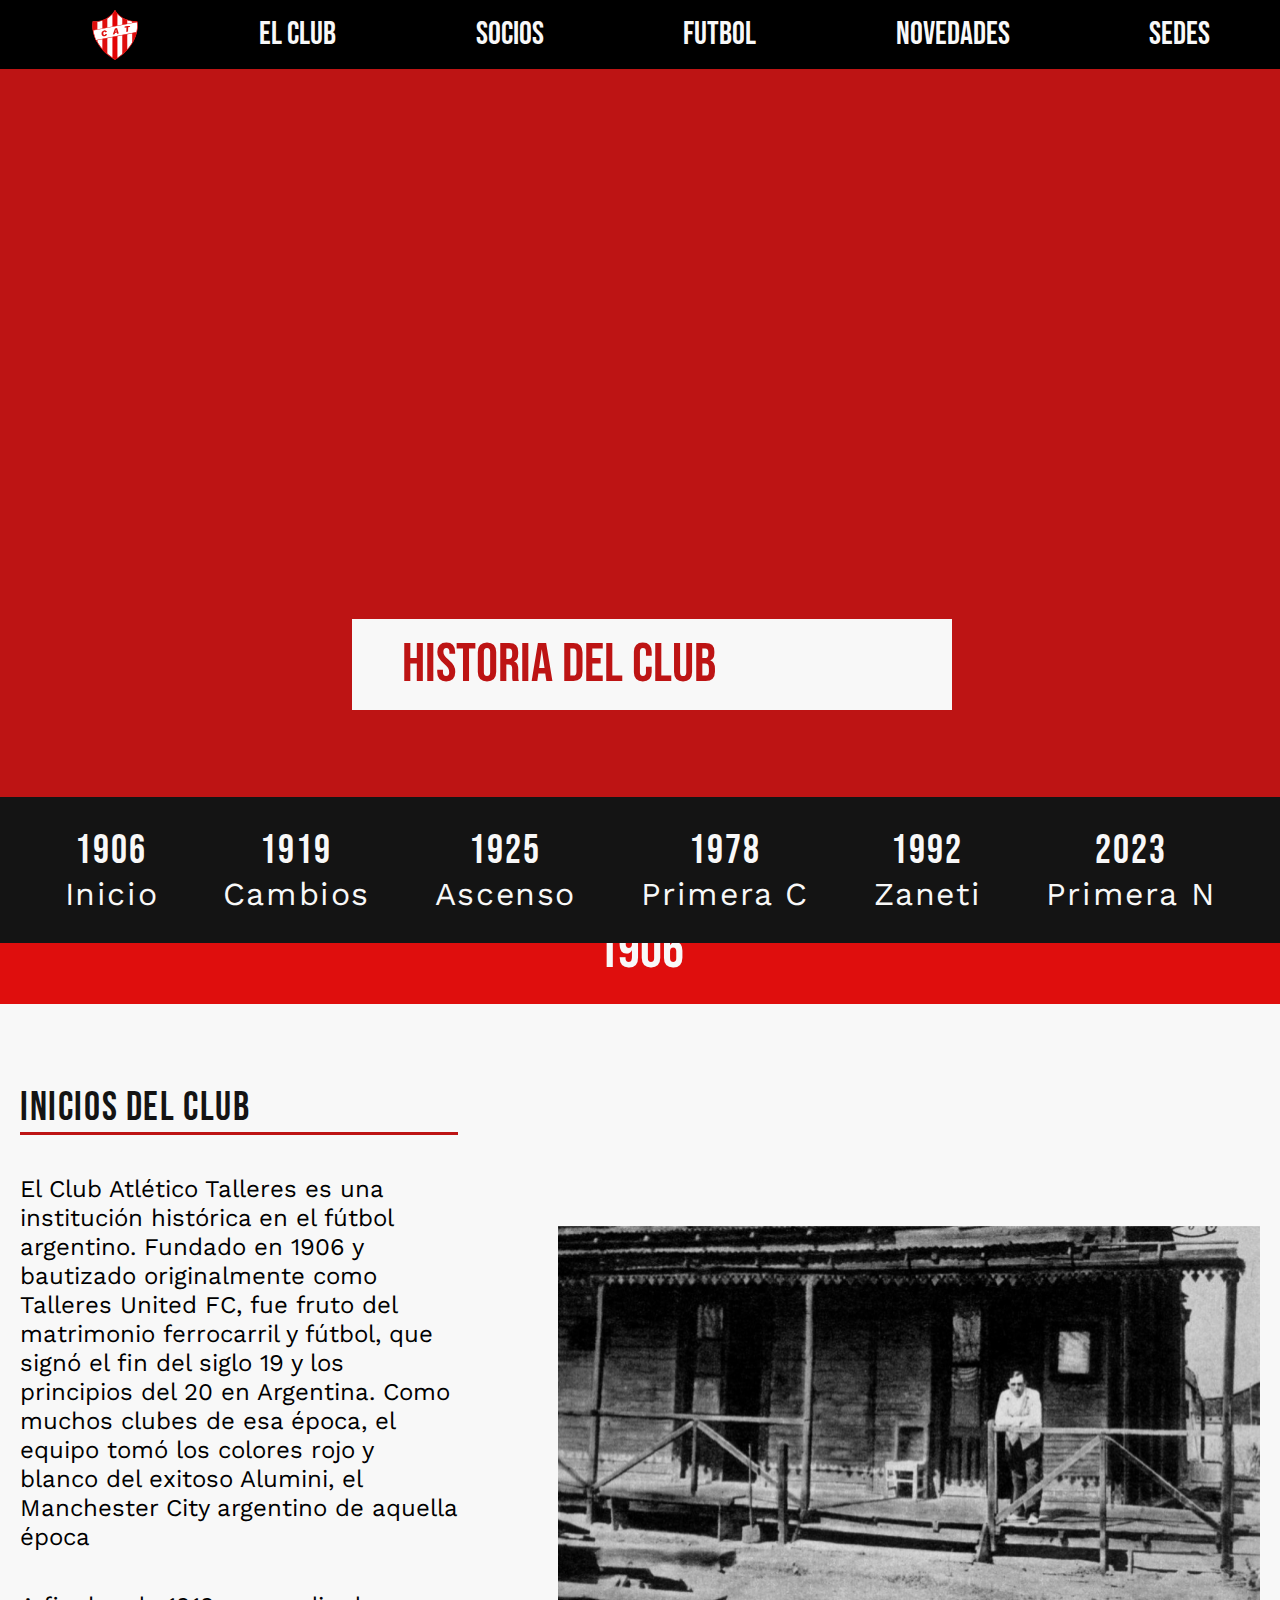
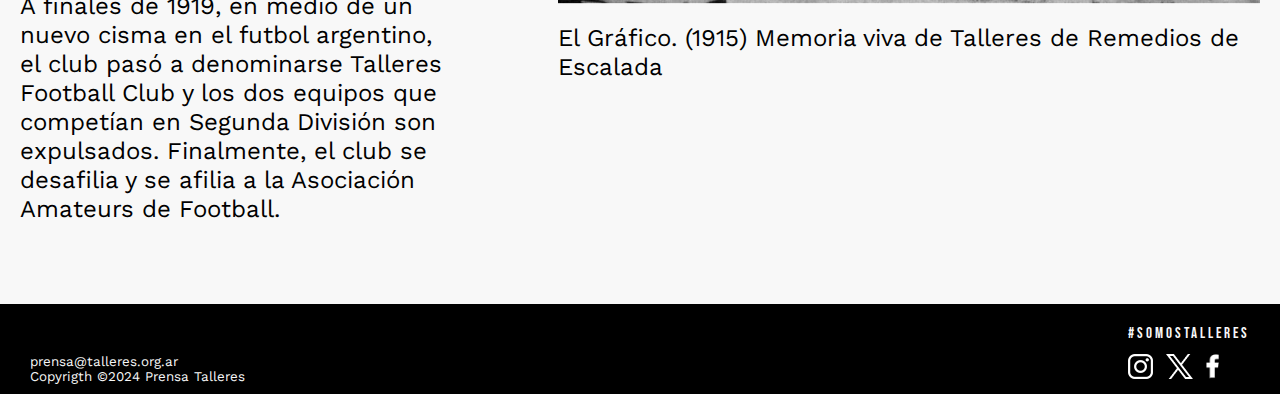
==== historia.html @ f4f29c7f "arreglos" ====
<!DOCTYPE html>
<html lang="es">

<head>

    <link rel="stylesheet" href="style.css">


    <meta charset="UTF-8">
    <meta name="viewport" content="width=device-width, initial-scale=1.0">
    <title>historia</title>
</head>

<body>
    <header>
        <nav>
            <ul class="menu-horizontal">
                <a href="index.html" class="logo-talleres"><img src="grupo1-img/escudos/escudo-talleres.svg"
                        alt="escudo" width="50px" height="50px"></a>
                <li><a href="#">El club</a>
                    <ul class="menu-vertical">
                        <li><a href="historia.html">Historia</a></li>
                        <li><a href="#">Autoridades</a></li>
                        <li><a href="#">Normativas</a></li>
                    </ul>
                </li>
                <li><a href="#">Socios</a>
                    <ul class="menu-vertical">
                        <li><a href="socios.html">Cuotas</a></li>
                        <li><a href="#">Hacete Socio</a></li>
                        <li><a href="#">Entradas</a></li>
                    </ul>
                </li>
                <li><a href="#">Futbol</a>
                    <ul class="menu-vertical">
                        <li><a href="#">Torneos</a></li>
                        <li><a href="#">Pruebas</a></li>
                        <li><a href="#">Divisiones</a></li>
                    </ul>
                </li>
                <li><a href="#">Novedades</a>
                    <ul class="menu-vertical">
                        <li><a href="noticias.html">Noticias</a></li>
                        <li><a href="#">Eventos</a></li>
                        <li><a href="#">Solidadrio</a></li>
                    </ul>
                </li>
                <li><a href="#">Sedes</a>
                    <ul class="menu-vertical">
                        <li><a href="#">Predios</a></li>
                        <li><a href="#">Estadios</a></li>
                        <li><a href="#">Natatorios</a></li>
                    </ul>
                </li>
            </ul>
        </nav>
    </header>
    <main>
        <section class="historia">
            <div class="video-contenedor">
                <video src="./grupo1-img/html-historia/video-historia.mp4" muted loop type="video/mp4" width="1300px"
                    height="750px"> </video>
            </div>
            <h2>Historia del club</h2>
            <ol class="fechas">
                <li>
                    <a href="#foto-historia">1906</a>
                    <p>Inicio</p>
                </li>
                <li>
                    <a href="historia.html">1919</a>
                    <p>Cambios</p>
                </li>
                <li>
                    <a href="historia.html">1925</a>
                    <p>Ascenso</p>
                </li>
                <li>
                    <a href="historia.html">1978</a>
                    <p>Primera C</p>
                </li>
                <li>
                    <a href="historia.html">1992</a>
                    <p>Zaneti</p>
                </li>
                <li> 
                    <a href="historia.html">2023</a>
                    <p>Primera N</p>
                </li>
            </ol>

        </section>
        <div class="num-fecha">
            <h2 class=>1906</h2>
        </div>
        <section class="historia1906">
            <div class="historia-2">
                <article class="tit-historia">
                    <h3>inicios del club</h3>
                    <p>
                        El Club Atlético Talleres es una institución histórica en el fútbol argentino. Fundado en 1906 y
                        bautizado originalmente como Talleres United FC, fue fruto del matrimonio ferrocarril y fútbol,
                        que
                        signó el fin del siglo 19 y los principios del 20 en Argentina.
                        Como muchos clubes de esa época, el equipo tomó los colores rojo y blanco del exitoso Alumini,
                        el
                        Manchester City argentino de aquella época
                    </p>
                    <p>
                        A finales de 1919, en medio de un nuevo cisma en el futbol argentino, el club pasó a denominarse
                        Talleres Football Club y los dos equipos que competían en Segunda División son expulsados.
                        Finalmente, el club se desafilia y se afilia a la Asociación Amateurs de Football.
                    </p>
                </article>
                <div id="foto-historia">
                    <img src="grupo1-img/html-historia/historia-estacion.jpg" alt="1906" width="702" height="378px">
                    <p>El Gráfico. (1915) Memoria viva de Talleres de Remedios de Escalada</p>
                </div>
            </div>
        </section>
    </main>
    <footer>
        <div class="copy">
            <h6>prensa@talleres.org.ar</h6>
            <h6>Copyrigth ©2024 Prensa Talleres</h6>
        </div>
        <div class="redes">
            <h5>#Somostalleres</h5>
            <a href="https://www.instagram.com/clubtalleres/?hl=es" target="_blank"><img
                    src="grupo1-img/index/redes/logo-instagram.png" alt="logo instagram" width="25" height="25"></a>
            <a href="https://x.com/ClubTalleresOk" target="_blank"><img src="grupo1-img/index/redes/logo-twitter.png"
                    alt="logo twitter" width="27" height="25"></a>
            <a href="https://www.facebook.com/ClubTalleresOficial/?locale=es_LA" target="_blank"><img
                    src="grupo1-img/index/redes/logo-facebook.png" alt="logo facebook" width="13" height="25"></a>
        </div>
    </footer>
</body>

</html>
---- style.css ----
@charset "utf-8";

/*CSS Document/*
/*tamaño de pantalla utilizado para trabajar: 1920 x 1080 px*/




@import url('https://fonts.googleapis.com/css2?family=Bebas+Neue&family=Work+Sans:ital,wght@0,100..900;1,100..900&display=swap');

* {
    margin: 0;
    padding: 0;
    list-style: none;
    text-decoration: none;
    font-weight: 400;
}

/* TAMAÑO TIPOGRAFIA- TODOS LOS H1 H2 H3 H4 H5 H6*/
h1 {
    color: #F8F8F8;
    font-weight: 400;
    font-size: 40px;
    letter-spacing: 1.2px;
}

h2 {
    font-size: 55px;
}

h3 {
    font-size: 40px;
    letter-spacing: 1.6px;
}

h4 {
    font-size: 32px;
    letter-spacing: 1.28px;
}



/*index*/
body {
    font-family: "Bebas Neue";
    background-color: #F8F8F8;
    width: 100%;
}

.banner-ppal {
    display: flex;
    background-image: url(grupo1-img/index/banner-header.jpg);
    padding: 20px;
    background-repeat: no-repeat;
    display: flex;
    justify-content: space-between;
    align-items: center;
}

.noticias-principales {
    width: 100%;
    overflow: hidden;
    position: relative;
}

.noticias-principales ul {
    display: flex;
    animation: slide 12s linear infinite;
    /* Ajusta la duración según prefieras */
    width: 100%;
    /* Ajusta para mostrar todas las imágenes duplicadas */
    margin: 0;
    padding: 0;
}

.noticias-principales:hover ul {
    animation-play-state: paused;
}


.noticias-principales li {
    list-style: none;
    width: 100%;
    flex-shrink: 0;
}

.noticias-principales img {
    width: 100%;
    height: auto;
}

@keyframes slide {
    0% {
        transform: translateX(0);
    }

    50% {
        transform: translateX(-100%);
    }

    100% {
        transform: translateX(-200%);
    }
}




nav {
    background-color: #000000;
    padding: 15px, 99px;
}


.menu-horizontal {
    display: flex;
    justify-content: space-around;
    margin-left: 40px;

}

.menu-horizontal li a {
    font-size: 32px;
    display: block;
    color: #F8F8F8;
    padding: 15px 20px;
}

.menu-horizontal li a:hover {
    color: #DF0E0D;

}

/*REVISAAAAAR hover :)*/



.menu-vertical {
    position: absolute;
    display: none;
    width: 164px;
    background-color: #F8F8F8;
    border-radius: 10px;
}

.menu-vertical li a {
    display: block;
    padding: 15px 20px;
    color: #000000;
    font-family: "Work Sans", sans-serif;
    font-size: 20px;
}

.menu-vertical li a:hover {
    background-color: #DF0E0D;
    color: #F8F8F8;

}

.menu-horizontal li:hover .menu-vertical {
    display: block;
}



/*segundo nav*/
.logo-talleres {
    display: flex;

    align-items: center;
}

/*FOOTER*/
footer {
    background-color: #000000;
    display: flex;
    align-items: flex-end;
    justify-content: space-between;
}

.copy {
    color: #F8F8F8;
    font-size: 20px;
    padding: 20px;
    font-weight: 400;
    font-family: "Work Sans", sans-serif;
    padding: 10px 30px;
}



.redes {
    padding: 10px 30px;


}

.redes h5 {
    color: #F8F8F8;
    font-family: "Bebas Neue";
    font-size: 15px;
    font-style: normal;
    line-height: 20px;
    /* 133.333% */
    letter-spacing: 3px;
    padding-bottom: 20px 10px;
    margin-top: 10px;
}



.redes img {
    margin-right: 10px;
    margin-top: 10px;
}


/*************************COMIENZO DE SECCIONES DE INDEX**********************************************/
/*GALERIA SLIDER */


/* FIXTURE*/

/* BANNER */


/*SECTION MERCH */
/***********************************************aca empieza merch-carrousel ***********************************:)*/

.galeria-index {
    height: 100vh;
}

.inicio-carousel h2 {
    text-align: center;
    color: #F8F8F8;
    background-color: #141414;
    padding: 20px 0px;
    letter-spacing: 0.5px;
}

.carousel-container {
    display: flex;
    align-items: center;
    justify-content: center;
    width: 100%;
    position: relative;
    margin-top: 95px;
}

.carousel {
    width: 88%;
    overflow: hidden;
    display: flex;
    justify-content: center;
}

.carousel-track {
    display: flex;
    transition: transform 0.5s ease-in-out;
}

.carousel-item {
    position: relative;
    min-width: 25%;
    text-align: center;
}

/* Contenedor de imagen y borde separado */
.carousel-item a {
    display: inline-block;
    overflow: hidden;
    border: 5px solid #BD1414;
    transition: border-color 0.3s ease;
}

/* Cambia solo el color del borde al hacer hover */
.carousel-item a:hover {
    border-color: #141414;
}

/* Efecto de zoom solo en la imagen */
.carousel-item img {
    width: 292px;
    height: 271px;
    transition: transform 0.3s ease, opacity 0.3s ease;
    opacity: 0.9;
}

.carousel-item a:hover img {
    transform: scale(1.1);
    opacity: 1;
}

/* Estilos para el texto 'Ver más' */
.ver-mas {
    position: absolute;
    top: 50%;
    left: 50%;
    transform: translate(-50%, -50%);
    background-color: #141414;
    opacity: 0;
    /* para que se vea solo al hacer hover */
    color: #F8F8F8;
    padding: 5px 10px;
    font-size: 20px;
}

/* Mostrar 'Ver más' al hacer hover en el contenedor de la imagen */
.carousel-item:hover .ver-mas {
    opacity: 1;
}

.next,
.prev {
    background-color: #DF0E0D;
    color: #F8F8F8;
    border: none;
    font-size: 2rem;
    cursor: pointer;
    position: absolute;
    top: 40%;
    transform: translateY(-50%);
    padding: 4px 12px 4px 10px;
}

.prev {
    left: 60px;
}

.next {
    right: 60px;
}


/***********************************************aca termina merch-carrousel ***********************************:)*/





/*SECTION deportes */
.nombre {
    background-color: #000000;
    color: #ffffff;
    padding: 20px;

}

.nombre h2 {
    margin: 0;
    font-size: 1.2rem;
    font-family: "Bebas Neue";
    font-size: 30px;
    display: flex;
    justify-content: center;
}

.deportes {
    display: flex;
    flex-direction: column;
    width: 100%;
    justify-content: center;
    padding: 20px 0;
}

.deportes-icono {
    display: flex;
    justify-content: space-evenly;
    padding: 30px;
}

.deporte p {
    text-align: center;
    font-size: 24px;
    font-family: "Work Sans", sans-serif;
    font-weight: 700;
    font-variant: small-caps;
}

/*Section noticias DEL CLUB*/
.actividades-index {
    display: flex;
    padding: 30px;
}


/* Fin Section noticias*/


/*SECTION sponsors */


/**********************************************************************SECTION sponsorS************************************************/


.sponsors {
    background-color: #BD1414;
}

.sponsors ul {
    display: flex;
    gap: 60px;
    justify-content: center;
    align-items: center;
    display: flex;
    padding: 35px 0px;
    /* Transiciones suaves */
}

.sponsors li img {
    opacity: 0.6;
    transform: scale(1);
    transition: opacity 0.3s ease, transform 0.3s ease;
    /* Transiciones suaves */
}

.sponsors li img:hover {
    opacity: 1;
    /* Opacidad al 100% */
    transform: scale(1.1);
    /* Zoom del 10% */
}






.sponsors h3 {
    text-align: center;
    font-family: "Work Sans";
    font-size: 24px;
    color: #F8F8F8;
    padding: 30px 0px;
}

/**************************FIN SPONSORS*********************************/





/********************************************************TERMINA EL INDEX*******************************************************/

/*SOCIOS*/

/*SOCIOS*/

.h3-socios {
    font-family: "Bebas Neue";
    font-size: 40px;
    letter-spacing: 1.6px;
    border-bottom: 3px solid var(--Rojo-Talleres, #BD1414);
    color: #141414;
}



.socios-main {
    display: flex;
    max-width: 1000px;
    flex-direction: column;
    gap: 31px;
    flex: 1 0 0;
    margin: 50px;
}


.precios {
    display: flex;
    flex-direction: column;
    justify-content: center;
    align-items: normal;
    gap: 28px;
    padding: 50px;
}

.tabla-precios table {
    width: 100%;
    margin-top: 20px;

}


.tabla-precios td:first-child {
    font-size: 32px;
    display: flex;
    padding: 30px;
    justify-content: center;
    align-items: center;
    align-self: stretch;
    background-color: #BD1414;
    color: #F8F8F8;
}

.tabla-precios th,
.tabla-precios td {
    padding: 10px;
    text-align: center;
    font-size: 32px;
    font-weight: 400;
}

.tabla-precios th {
    background-color: #BD1414;
    color: #fff;
}

.asociarse {
    padding: 24px;
    justify-content: center;
    display: flex;
    width: 886px;
    align-items: flex-start;
    color: #F8F8F8;
    background-color: #141414;
    font-family: "Bebas Neue";
    font-size: 40px;
    border: 0px;
    cursor: pointer;
}

.asociarse:hover {
    color: #DF0E0D;
}


/* section info*/

.informacion,
.atencion-cliente {
    margin-top: 20px;
    padding: 50px;
}

.informacion p,
.atencion-cliente p {
    margin-top: 15px;
    color: var(--Negro-tallarin, #141414);
    font-family: "Work Sans";
    font-size: 24px;
    font-style: normal;
    font-weight: 400;
    line-height: 29px;
}

.informacion p strong {
    color: #141414;
    font-family: "Work Sans";
    font-size: 24px;
    font-style: normal;
    font-weight: 800;
    line-height: normal;
    font-variant: small-caps;
    letter-spacing: 1.6px;
}


.contenedor-principal {
    display: flex;
    gap: 80px;
    /* Espacio entre el main y el aside */
    margin: 0 auto;
    /* Centra el contenedor en la página */
}

.socios-main {
    flex: 1;
    /* Ocupa el espacio restante */
    display: flex;
    flex-direction: column;
    gap: 31px;
}

/* Estilos del Banner Publicitario */

.banner-publicitario {
    width: 300px;
    position: relative;
    text-align: center;
    color: #fff;
}

.banner-publicitario .compra-online {
    position: absolute;
    top: 20px;
    /* Ajusta según necesites la posición vertical */
    left: 50%;
    transform: translateX(-50%);
    /* Centra horizontalmente */
    z-index: 1;
    padding: 10px 15px;
    border-radius: 4px;
    text-align: center;
}

.banner-publicitario p {
    font-family: "Bebas Neue";
    text-align: center;
    font-family: "Bebas Neue";
    font-size: 55px;
    font-style: normal;
    line-height: normal;
    letter-spacing: 1.1px;
}

.boton-tienda {
    padding: 13px 34px;
    justify-content: center;
    align-items: center;
    display: inline-block;
    background-color: #141414;
    color: #F8F8F8;
    text-decoration: none;
    margin-top: 10px;
}


.banner-publicitario img {
    width: 100%;
    /* Ajusta el ancho al contenedor */
}


/* Estilos básicos para el modal */
.modal {
    font-family: "work sans";
    display: none;
    position: fixed;
    z-index: 1;
    left: 0;
    top: 0;
    width: 100%;
    height: 100%;
    background-color: rgba(0, 0, 0, 0.5);

}

.modal-content {
    background-color: #F8F8F8;
    padding: 40px 40px;
    width: 100vh;
    max-width: 392px;
    position: relative;
    text-align: center;
    margin: 10% auto;
}

.close {
    position: absolute;
    top: 10px;
    right: 20px;
    font-size: 24px;
    cursor: pointer;
}


.modal-content h2 {
    color: #BD1414;
    /* Rojo Talleres */
    font-size: 1.8em;
    margin-bottom: 10px;
}

.modal-content p {
    font-size: 1em;
    margin-bottom: 20px;
}

.modal-content input,
.modal-content select {
    display: block;
    width: 100%;
    padding: 12px;
    margin: 10px 0;
    font-size: 1em;
    border: 2px solid #BD1414;
    box-sizing: border-box;
}

.modal-content button {
    padding: 12px 24px;
    background-color: #BD1414;
    color: #F8F8F8;
    border: none;
    font-size: 1em;
    cursor: pointer;
    transition: background-color 0.3s;
    margin: 10px;
}

.modal-content button:hover {
    background-color: #a10e0e;
}

.password-container {
    position: relative;
    width: 100%;
}

.password-container input[type="password"] {
    width: 100%;
    padding-right: 30px; /* Espacio para el ícono */
}

.toggle-password {
    position: absolute;
    right: 10px;
    top: 50%;
    transform: translateY(-50%);
    cursor: pointer;
    font-size: 1.2em;
}

/* Estilo para el botón de cerrar */
.close {
    position: absolute;
    top: 10px;
    right: 15px;
    font-size: 1.5em;
    color: #333;
    cursor: pointer;
    text-decoration: none;
}

.close:hover {
    color: #BD1414;
}


/* FIN SOCIOS*/



/************************************************HISTORIA*******************************/

/*section 1 historia*/

.historia {
    height: 92vh;
}



.video-contenedor {
    background-color: #BD1414;
    /* Fondo rojo */
    display: flex;
    justify-content: center;
    z-index: 5;
    /* para que este debajo de los botones*/
}

.video-contenedor video {
    width: 1300px;
    height: 750px;
    /* Ajusta el ancho del video según prefieras */
    max-width: 1200px;
    /* Máximo ancho del video */
}


.historia h2 {
    position: relative;
    bottom: 200px;
    left: 352px;
    color: #BD1414;
    background-color: #F8F8F8;
    width: 500px;
    padding: 12px 50px;
    z-index: 10;
    /* para que este arriba del video */
}

.fechas {
    display: flex;
    justify-content: space-evenly;
    background-color: #141414;
    width: 100%;
    padding: 30px 0px 30px 0px;
    position: relative;
    bottom: 113px;
    z-index: 15;
}

.fechas a {
    color: var(--blanco-escalada, #F8F8F8);
    text-align: center;
    font-family: "Bebas Neue";
    font-size: 40px;
    font-weight: 400;
    letter-spacing: 2px;
    text-align: center;
}

.fechas li a:hover {
    color: #DF0E0D;
    transform: scale(1.4);
}


.fechas p {
    text-align: center;
    font-family: "Work Sans";
    font-size: 32px;
    font-weight: 400;
    letter-spacing: 1.6px;
    color: #F8F8F8;
}

.fechas li {
    display: flex;
    flex-direction: column;
    align-items: center;
}

.fechas li a:hover {
    color: #DF0E0D;
    transform: scale(1.4);
}

/* section 2 historia*/


.historia1906 {
    height: 100vh;
    display: flex;
    flex-direction: column;
}

.num-fecha {
    display: flex;
    background-color: #DF0E0D;
    color: #F8F8F8;
    justify-content: center;
    padding: 20px;
}

.historia-2 {
    display: flex;
    height:100%;
    justify-content: center;
    align-items: center;
    gap: 100px;
    padding: 20px;
}

#foto-historia {
    display: flex;
    flex-direction: column;
    gap: 20px; 
}

.tit-historia {
    max-width: 1000px;
    display:flex ;
    flex-direction: column;
    gap: 40px;
}

.tit-historia h3 {
    width: 100%;
    font-size: 40px;
    letter-spacing: 1.6px;
    border-bottom: 3px solid var(--Rojo-Talleres, #BD1414);
    color: #141414;
}

.historia-2 p {

    font-family: "Work Sans";
    font-size: 24px;
    font-weight: 400;
    line-height: 29px;
    max-width: 750px;
}

.menu-vertical {
    z-index: 20;
}

/*FIN HISTORIA*/


/*NOTICIAS*/

/* imagen TITULAR */
.noticia-padre {
    display: flex;
    flex-direction: column;
    gap: 2em;
}

#titular {
    background-image: url(grupo1-img/html-noticias/articulo-titulo.png);
    background-repeat: no-repeat;
    height: 80vh;
    display: flex;
    flex-direction: column;
    justify-content: flex-end;
}

#titular h2 {
    color: #F8F8F8;
    background-color: #BD1414;
    padding: 0.3em;
}


/* NOTICIA PRINCIPAL */
#noticia-ppal {
    display: flex;
    justify-content: space-around;
}

#noticia-ppal article {
    max-width: 1000px;
    padding: 3em;
    display: flex;
    flex-direction: column;
    gap: 2em;
}

#noticia-ppal article p {
    display: flex;
    flex-direction: column;
    gap: 1em;
    font-family: "Work Sans", sans-serif;
}

#noticia-ppal article h3 {
    border-bottom: 3px solid #BD1414;
}


.leyenda {
    border: none;
    font-size: 0.1em;
}

/* OTRAS NOTICIAS */
#otras-noticias {
    display: flex;
    gap: 2em;
    justify-content: center;
    padding: 3em;
}


.card {
    display: flex;
    flex-direction: column;
    max-width: 20em;
    padding: 1em;
    gap: 1em;
    align-items: center;
    justify-content: space-between;
    color: #F8F8F8;
    border: 0.5em solid #BD1414;
    background-image: url(grupo1-img/html-noticias/articulo-noticia.jpeg);
    background-repeat: no-repeat;
}


.click-card button {
    font-size: 12px;
    padding: 10px;
    color: #F8F8F8;
    border: none;
    background-color: #DF0E0D;
}

/*FIN NOTICIAS*/








/**MERCH**********************************************************************************************************/

.producto {
    display: flex;
    max-width: 900px;
    background-color: #fff;
    padding: 20px;
    border-radius: 8px;
    box-shadow: 0px 4px 10px rgba(0, 0, 0, 0.1);
}

.galeria {
    width: 45%;
    display: flex;
    flex-direction: column;
    align-items: center;
}

.imagen-principal img {
    width: 100%;
    border: 1px solid red;
    padding: 10px;
    margin-bottom: 15px;



}

.miniaturas {
    display: flex;
    gap: 15px;
}

.miniaturas img {
    width: 30%;
    border: 1px solid #ff0000;

}


.camiseta {
    width: 55%;
    padding: 20px;
}

.camiseta h1 {
    font-size: 40px;
    color: #000000;
    margin-bottom: 10px;
}

.precio {
    font-size: 28px;
    color: #000000;
    margin-bottom: 5px;
}

.cuotas {
    font-size: 16px;
    color: #666;
    margin-bottom: 20px;
}

.talles {
    margin-bottom: 15px;
    font-size: 22px;


}

.opciones-talles {
    gap: 20px;
    padding: 10px;
}

.opciones-talles button {
    padding: 8px;
    border: 1px solid #ccc;
    background-color: #fff;


}

.cantidad {
    margin-bottom: 20px;

}

.cantidad p {
    margin: 0;
    font-size: 22px;

}

.selector-cantidad {
    display: flex;
    align-items: center;
    gap: 5px;
    padding: 10px;

}

.selector-cantidad button {
    padding: 5px;
    border: 1px solid #ff0000;
    background-color: #fff;
}

.selector-cantidad input {
    width: 50px;
    text-align: center;
    border: 1px solid #ff0000;

}

.metodos-pago {
    margin-bottom: 20px;
    font-weight: bold;
    font-size: 22px;
}

.iconos {
    display: flex;
    gap: 10px;
}

.iconos img {
    width: 30px;
    height: 30px;
}

.botones {
    display: flex;
    gap: 10px;
    margin-top: 15px;
}

.agregar-carrito,
.comprar {
    padding: 10px 20px;
    border: none;
    cursor: pointer;
    font-size: 12px;
    font-weight: bold;
}

.agregar-carrito {
    background-color: rgb(255, 0, 0);
    color: #fff;
    border-radius: 4px;
}


.agregar-carrito:hover {
    background-color: #000000;
    transition: 0.3s ease;
}

.comprar {
    background-color: #000;
    color: #fff;
    border-radius: 4px;
}

.comprar:hover {
    background-color: #ff0000;
    transition: 0.3s ease;
}
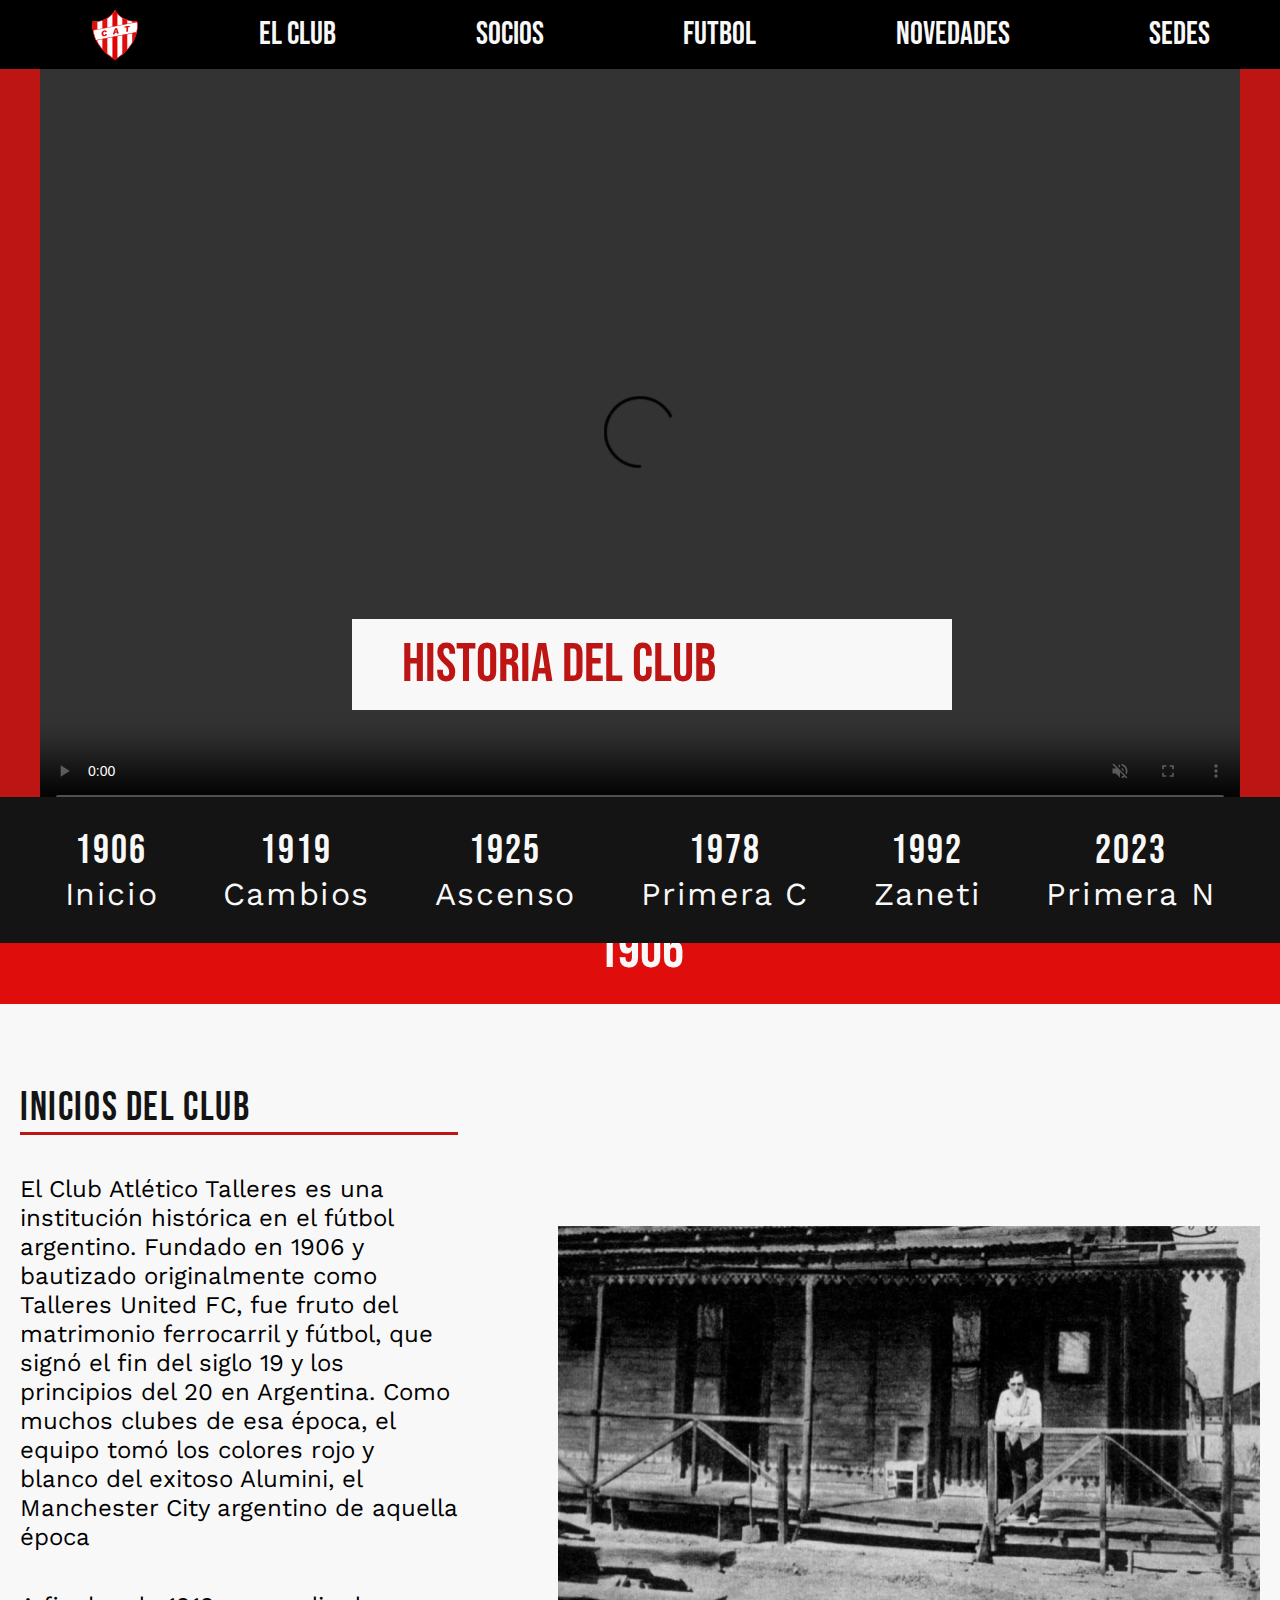
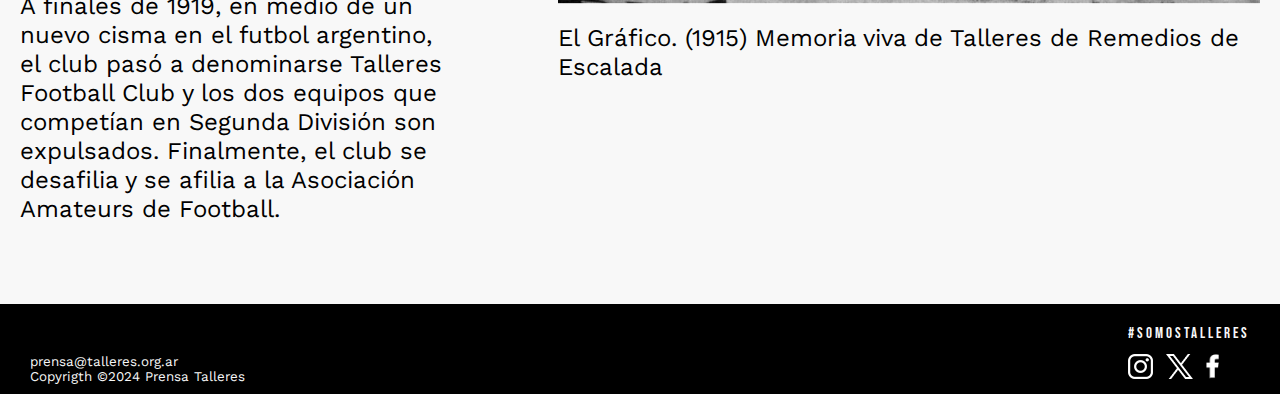
==== commit 4ac0e109: "arreglo video" ====
--- a/historia.html
+++ b/historia.html
@@ -58,7 +58,7 @@
     <main>
         <section class="historia">
             <div class="video-contenedor">
-                <video src="./grupo1-img/html-historia/video-historia.mp4" muted loop type="video/mp4" width="1300px"
+                <video src="./grupo1-img/html-historia/video-historia.mp4" controls autoplay muted loop type="video/mp4" width="1300px"
                     height="750px"> </video>
             </div>
             <h2>Historia del club</h2>
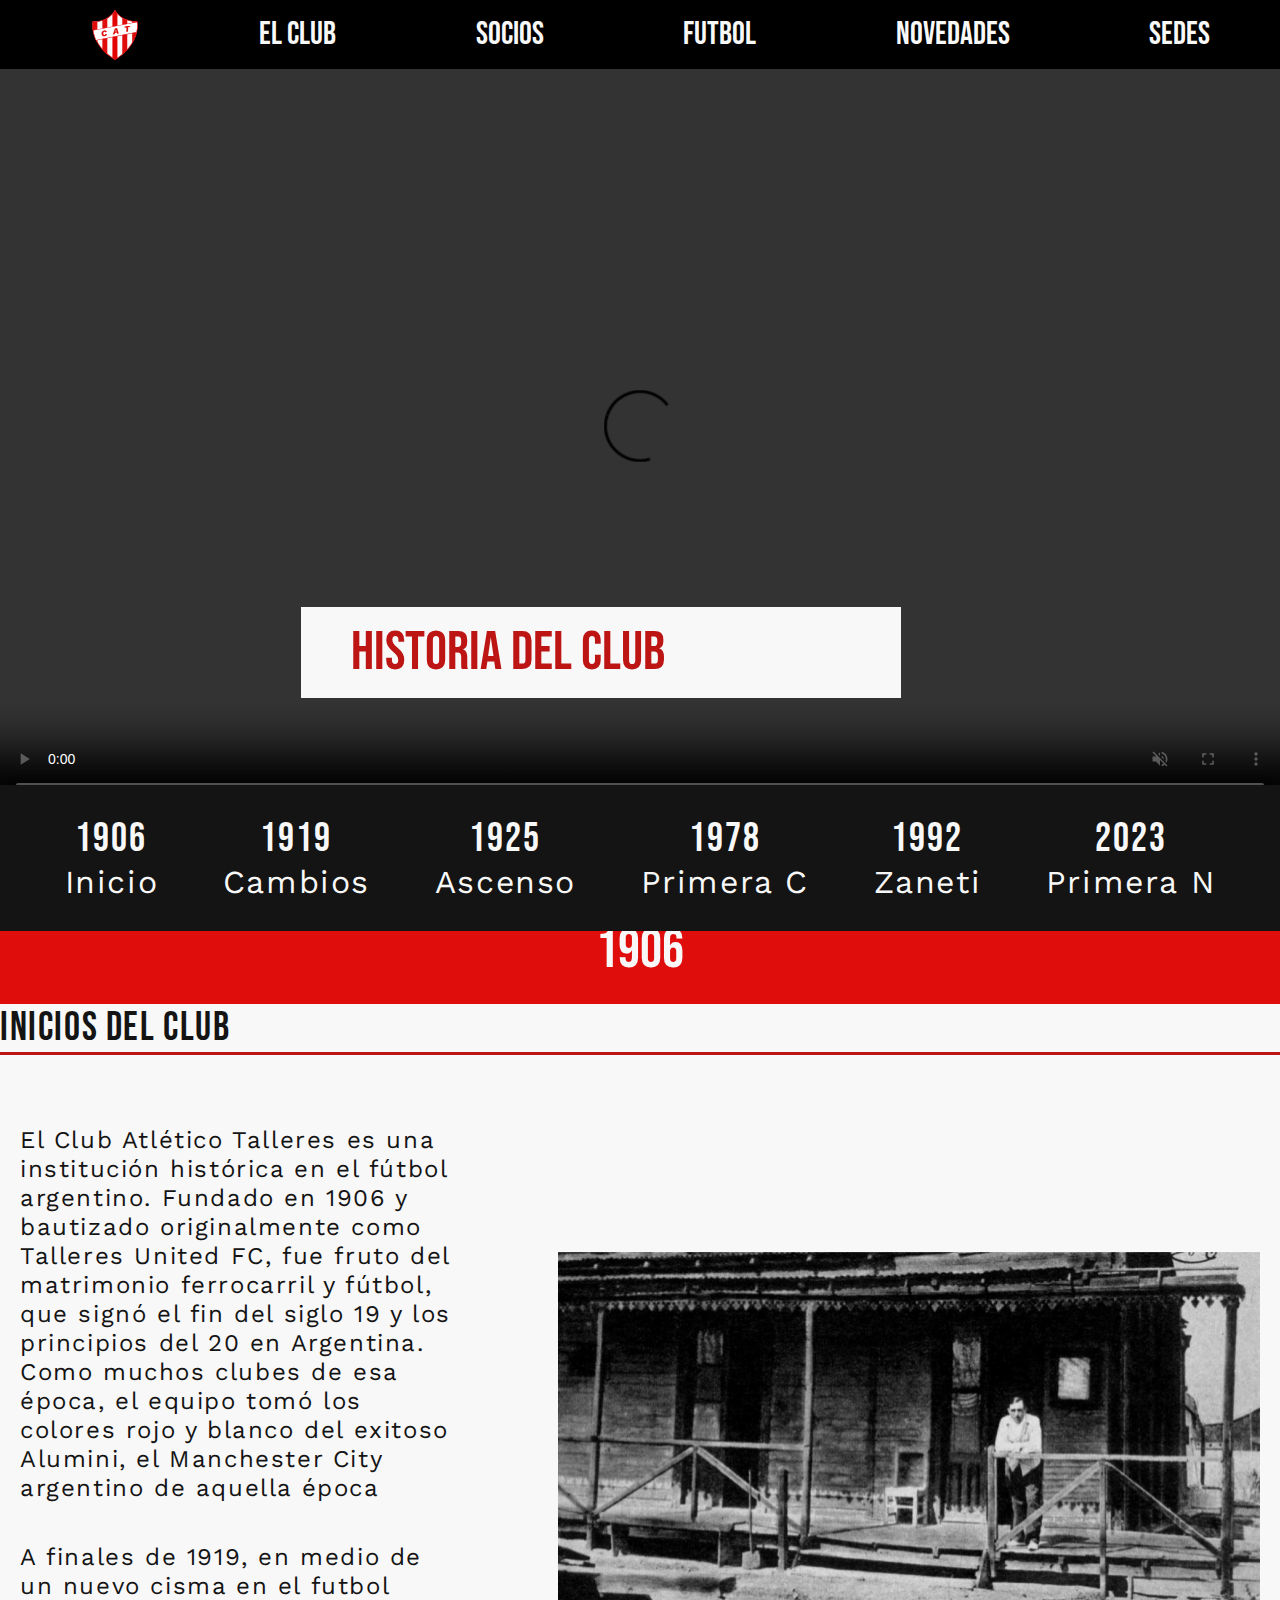
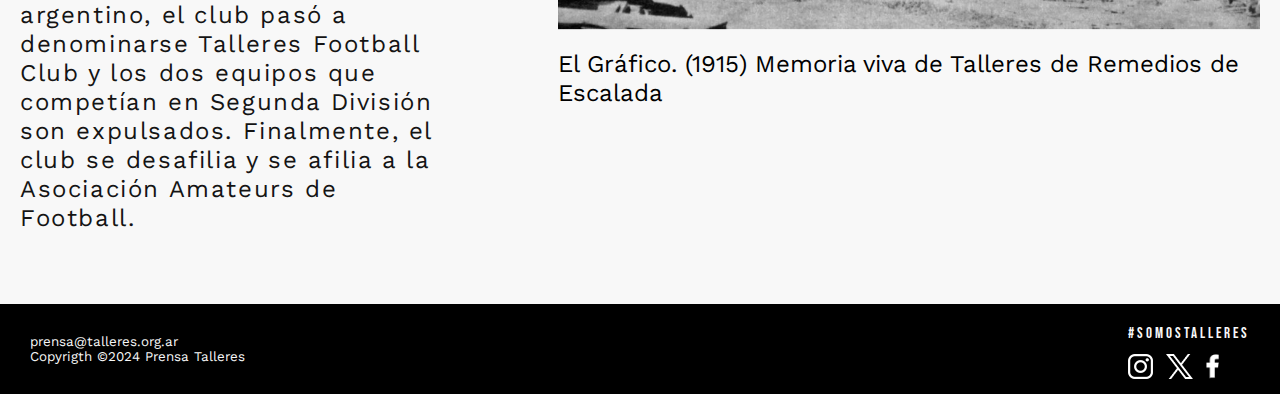
==== commit c7d7590c: "arreglos" ====
--- a/historia.html
+++ b/historia.html
@@ -94,9 +94,9 @@
             <h2 class=>1906</h2>
         </div>
         <section class="historia1906">
+            <h3>inicios del club</h3>
             <div class="historia-2">
                 <article class="tit-historia">
-                    <h3>inicios del club</h3>
                     <p>
                         El Club Atlético Talleres es una institución histórica en el fútbol argentino. Fundado en 1906 y
                         bautizado originalmente como Talleres United FC, fue fruto del matrimonio ferrocarril y fútbol,
@@ -114,7 +114,7 @@
                 </article>
                 <div id="foto-historia">
                     <img src="grupo1-img/html-historia/historia-estacion.jpg" alt="1906" width="702" height="378px">
-                    <p>El Gráfico. (1915) Memoria viva de Talleres de Remedios de Escalada</p>
+                    <p class="pie-foto">El Gráfico. (1915) Memoria viva de Talleres de Remedios de Escalada</p>
                 </div>
             </div>
         </section>
--- a/style.css
+++ b/style.css
@@ -174,7 +174,7 @@
 footer {
     background-color: #000000;
     display: flex;
-    align-items: flex-end;
+    align-items: center;
     justify-content: space-between;
 }
 
@@ -219,33 +219,207 @@
 /*GALERIA SLIDER */
 
 
+/***********************************************aca empieza el fixture ***********************************:)*/
 /* FIXTURE*/
 
+.inicio-index h2 {
+    text-align: center;
+    color: #F8F8F8;
+    background-color: #bd1414;
+    padding: 20px 0px;
+    letter-spacing: 0.5px;
+}
+
+.cuadros-fechas {
+    display: flex;
+    justify-content: center;
+    flex-direction: column;
+    align-items: center;
+}
+
+.fixture-container {
+    display: grid;
+    grid-template-columns: repeat(3, 1fr);
+    gap: 30px;
+    background-color: #FFFFFF;
+    height: 300px;
+    width: 1000px;
+    padding: 40px 0px;
+}
+
+
+/* Estilo general para cada sección (anterior, próximo y posiciones) */
+.match-previous,
+.standings {
+    border: 4px solid #BD1414;
+    padding: 25px;
+    text-align: center;
+    align-content: center;
+}
+
+
+/* Títulos de cada sección */
+.match-previous h3,
+.standings h3 {
+    font-size: 32px;
+    color: #BD1414;
+    margin-bottom: 10px;
+}
+
+
+/* Contenido de los equipos y resultados */
+
+.teams {
+    display: flex;
+    align-items: center;
+    justify-content: center;
+    gap: 20px;
+}
+
+
+.teams img {
+    width: 40px;
+    height: auto;
+}
+
+
+.date {
+    color: #BD1414;
+    font-family: 'Work Sans';
+    font-size: 20px;
+    font-weight: 700;
+    margin: 10px 0;
+}
+
+
+.link {
+    color: #BD1414;
+    border-bottom: 1px solid var(--Rojo-Bastn, #DF0E0D);
+    font-size: 20px;
+    font-family: "work sans";
+    font-variant: small-caps;
+    font-weight: 400;
+    letter-spacing: 1px;
+}
+
+
+/* Tabla de posiciones */
+.standings table {
+    width: 100%;
+    border-collapse: collapse;
+    font-size: 0.9em;
+    background-color: whitesmoke;
+}
+
+
+.standings th,
+.standings td {
+    padding: 1px;
+    border: 1px solid #BD1414;
+    font-family: "work sans";
+    font-weight: 500;
+    letter-spacing: 1px;
+    font-variant: all-petite-caps;
+    font-size: 16px;
+}
+
+.standings th {
+    font-weight: 700;
+}
+
+
+
+.standings .highlight {
+    background-color: #bd1414;
+    color: #F8F8F8
+}
+
+.teams span {
+    font-size: 25px;
+}
+
+/* FIN FIXTURE*/
+
+
+
 /* BANNER */
+.banner-index-socios {
+    background-image: url(grupo1-img/index/banner-publicitario-index.gif);
+    background-repeat: no-repeat;
+    height: 340px;
+    width: 100%;
+    display: flex;
+    flex-direction: column;
+    align-items: flex-end;
+}
+
+.banner-index-socios a{
+    font-size: 80px;
+    font-family: "Bebas Neue";
+    padding: 2px 12px 0px 23px;
+    color: #f8f8f8;
+}
+
+.banner-index-socios a:hover{
+    background-color: #141414;
+    padding: 2px 12px 0px 23px;
+    color: #f8f8f8;
+}
+
+.banner-index-socios p {
+    font-family: "Work Sans";
+font-size: 36px;
+color: #f8f8f8;
+padding-top: 30px;
+}
+
+
+.boton-acete-socio { 
+    padding: 90px 50px;
+}
+
+.leyenda-index {
+    display: flex;
+    gap: 3em;
+    font-family: "Bebas Neue";
+    justify-content: center;
+    align-items: center;
+    color: #F8F8F8;
+    background-color: #141414;
+    padding: 20px 0px;
+    width: 100%;
+}
+
+
+.leyenda-index p {
+
+}
+
+/*************************************************************************************************************/
 
 
 /*SECTION MERCH */
 /***********************************************aca empieza merch-carrousel ***********************************:)*/
 
 .galeria-index {
-    height: 100vh;
+    padding-top: 30px 0px;
 }
 
 .inicio-carousel h2 {
     text-align: center;
     color: #F8F8F8;
-    background-color: #141414;
+    background-color: #DF0E0D;
     padding: 20px 0px;
     letter-spacing: 0.5px;
+    margin-top: 30px;
 }
 
 .carousel-container {
     display: flex;
     align-items: center;
     justify-content: center;
-    width: 100%;
     position: relative;
-    margin-top: 95px;
+    padding: 95px 0px;
 }
 
 .carousel {
@@ -367,7 +541,7 @@
 .deportes-icono {
     display: flex;
     justify-content: space-evenly;
-    padding: 30px;
+    padding: 90px 0px;
 }
 
 .deporte p {
@@ -386,9 +560,6 @@
 
 
 /* Fin Section noticias*/
-
-
-/*SECTION sponsors */
 
 
 /**********************************************************************SECTION sponsorS************************************************/
@@ -504,7 +675,7 @@
 
 .tabla-precios th {
     background-color: #BD1414;
-    color: #fff;
+    color: #f8f8f8;
 }
 
 .asociarse {
@@ -521,8 +692,11 @@
     cursor: pointer;
 }
 
+
+/*****mi, nose si era que tenias que sacarlo o ponerle color a la tipo, pero aca esta el hover******/
 .asociarse:hover {
-    color: #DF0E0D;
+    background-color: #BD1414;
+    color: #F8F8F8;
 }
 
 
@@ -563,6 +737,7 @@
     /* Espacio entre el main y el aside */
     margin: 0 auto;
     /* Centra el contenedor en la página */
+    justify-content: space-around;
 }
 
 .socios-main {
@@ -573,7 +748,7 @@
     gap: 31px;
 }
 
-/* Estilos del Banner Publicitario */
+/* Estilos del Banner Publicitario en socios */
 
 .banner-publicitario {
     width: 300px;
@@ -645,6 +820,9 @@
     position: relative;
     text-align: center;
     margin: 10% auto;
+    display: flex;
+    flex-direction: column;
+    justify-content: center;
 }
 
 .close {
@@ -677,6 +855,7 @@
     font-size: 1em;
     border: 2px solid #BD1414;
     box-sizing: border-box;
+    font-family: 'Work Sans';
 }
 
 .modal-content button {
@@ -688,6 +867,7 @@
     cursor: pointer;
     transition: background-color 0.3s;
     margin: 10px;
+    font-family: 'Work Sans';
 }
 
 .modal-content button:hover {
@@ -701,7 +881,7 @@
 
 .password-container input[type="password"] {
     width: 100%;
-    padding-right: 30px; /* Espacio para el ícono */
+    padding-right: 30px;
 }
 
 .toggle-password {
@@ -711,6 +891,45 @@
     transform: translateY(-50%);
     cursor: pointer;
     font-size: 1.2em;
+}
+
+
+.loader {
+    margin-top: 90px;
+    width: 150px;
+    height: 150px;
+    border: 10px solid #bd1414;
+    border-bottom-color: transparent;
+    border-radius: 50%;
+    display: inline-block;
+    box-sizing: border-box;
+    animation: rotation 1s linear infinite;
+    position: relative;
+    left: 128px;
+    bottom: 25px;
+}
+
+@keyframes rotation {
+    0% {
+        transform: rotate(0deg);
+    }
+
+    100% {
+        transform: rotate(360deg);
+    }
+}
+
+
+.modal-content hgroup {
+    padding: 20px;
+}
+
+.modal-content .check {
+    padding: 50px;
+}
+
+.modal-content .confirmacion {
+    font-family: "bebas neue";
 }
 
 /* Estilo para el botón de cerrar */
@@ -754,9 +973,8 @@
 
 .video-contenedor video {
     width: 1300px;
-    height: 750px;
+    height: 100%;
     /* Ajusta el ancho del video según prefieras */
-    max-width: 1200px;
     /* Máximo ancho del video */
 }
 
@@ -764,7 +982,7 @@
 .historia h2 {
     position: relative;
     bottom: 200px;
-    left: 352px;
+    left: 301px;
     color: #BD1414;
     background-color: #F8F8F8;
     width: 500px;
@@ -794,10 +1012,6 @@
     text-align: center;
 }
 
-.fechas li a:hover {
-    color: #DF0E0D;
-    transform: scale(1.4);
-}
 
 
 .fechas p {
@@ -820,6 +1034,8 @@
     transform: scale(1.4);
 }
 
+
+
 /* section 2 historia*/
 
 
@@ -837,9 +1053,16 @@
     padding: 20px;
 }
 
+.tit-historia {
+    font-size: 40px;
+    letter-spacing: 1.6px;
+    color: #141414;
+}
+
+
 .historia-2 {
     display: flex;
-    height:100%;
+    height: 100%;
     justify-content: center;
     align-items: center;
     gap: 100px;
@@ -849,17 +1072,22 @@
 #foto-historia {
     display: flex;
     flex-direction: column;
-    gap: 20px; 
-}
+    gap: 20px;
+}
+
+.pie-foto {
+    font-size: 12px;
+}
+
 
 .tit-historia {
     max-width: 1000px;
-    display:flex ;
+    display: flex;
     flex-direction: column;
     gap: 40px;
 }
 
-.tit-historia h3 {
+.historia1906 h3 {
     width: 100%;
     font-size: 40px;
     letter-spacing: 1.6px;
@@ -936,7 +1164,8 @@
 
 .leyenda {
     border: none;
-    font-size: 0.1em;
+    font-size: 1em;
+    font-family: "Work Sans", sans-serif;
 }
 
 /* OTRAS NOTICIAS */
@@ -973,22 +1202,12 @@
 
 /*FIN NOTICIAS*/
 
-
-
-
-
-
-
-
 /**MERCH**********************************************************************************************************/
 
-.producto {
-    display: flex;
-    max-width: 900px;
-    background-color: #fff;
-    padding: 20px;
-    border-radius: 8px;
-    box-shadow: 0px 4px 10px rgba(0, 0, 0, 0.1);
+.merch {
+    display: flex;
+    height: 100vh;
+    padding: 50px;
 }
 
 .galeria {
@@ -1004,13 +1223,13 @@
     padding: 10px;
     margin-bottom: 15px;
 
-
-
-}
+}
+
 
 .miniaturas {
     display: flex;
     gap: 15px;
+
 }
 
 .miniaturas img {
@@ -1019,66 +1238,69 @@
 
 }
 
-
 .camiseta {
     width: 55%;
     padding: 20px;
 }
 
 .camiseta h1 {
-    font-size: 40px;
     color: #000000;
     margin-bottom: 10px;
+    font-family: "Bebas Neue";
 }
 
 .precio {
     font-size: 28px;
-    color: #000000;
     margin-bottom: 5px;
+    font-family: "Bebas Neue";
 }
 
 .cuotas {
-    font-size: 16px;
     color: #666;
     margin-bottom: 20px;
+    font-family: "Work Sans", sans-serif;
 }
 
 .talles {
     margin-bottom: 15px;
-    font-size: 22px;
-
-
+    font-size: 18px;
+    font-family: "Work Sans", sans-serif;
 }
 
 .opciones-talles {
     gap: 20px;
-    padding: 10px;
+font-family: "Work Sans", sans-serif;
 }
 
 .opciones-talles button {
     padding: 8px;
     border: 1px solid #ccc;
     background-color: #fff;
-
-
-}
+    margin: 5px
+}
+
+
+button:hover {
+    background-color: #ff0000;
+}
+
 
 .cantidad {
     margin-bottom: 20px;
 
+
 }
 
 .cantidad p {
-    margin: 0;
-    font-size: 22px;
+    font-size: 18px;
+    font-family: "Work Sans", sans-serif;
 
 }
 
 .selector-cantidad {
-    display: flex;
-    align-items: center;
     gap: 5px;
     padding: 10px;
+
 
 }
 
@@ -1086,30 +1308,33 @@
     padding: 5px;
     border: 1px solid #ff0000;
     background-color: #fff;
+
+
+
 }
 
 .selector-cantidad input {
-    width: 50px;
+    width: 40px;
     text-align: center;
     border: 1px solid #ff0000;
+    font-family: "Work Sans", sans-serif;
+
+
 
 }
 
 .metodos-pago {
-    margin-bottom: 20px;
-    font-weight: bold;
-    font-size: 22px;
+    font-size: 18px;
+    font-family: "Work Sans", sans-serif;
+
 }
 
 .iconos {
     display: flex;
     gap: 10px;
-}
-
-.iconos img {
-    width: 30px;
-    height: 30px;
-}
+    padding: 10px;
+}
+
 
 .botones {
     display: flex;
@@ -1122,14 +1347,16 @@
     padding: 10px 20px;
     border: none;
     cursor: pointer;
-    font-size: 12px;
-    font-weight: bold;
+    font-size: 20px;
+font-family: "Bebas Neue";
 }
 
 .agregar-carrito {
     background-color: rgb(255, 0, 0);
     color: #fff;
-    border-radius: 4px;
+    position: absolute;
+    top:552px;
+    right: 556px;
 }
 
 
@@ -1141,10 +1368,15 @@
 .comprar {
     background-color: #000;
     color: #fff;
-    border-radius: 4px;
+    position: absolute;
+    top: 610px;
+    right: 592px;
+    font-family: "Bebas Neue";
+
 }
 
 .comprar:hover {
     background-color: #ff0000;
     transition: 0.3s ease;
-}+}
+/**FINAL MERCH**********************************************************************************************************/
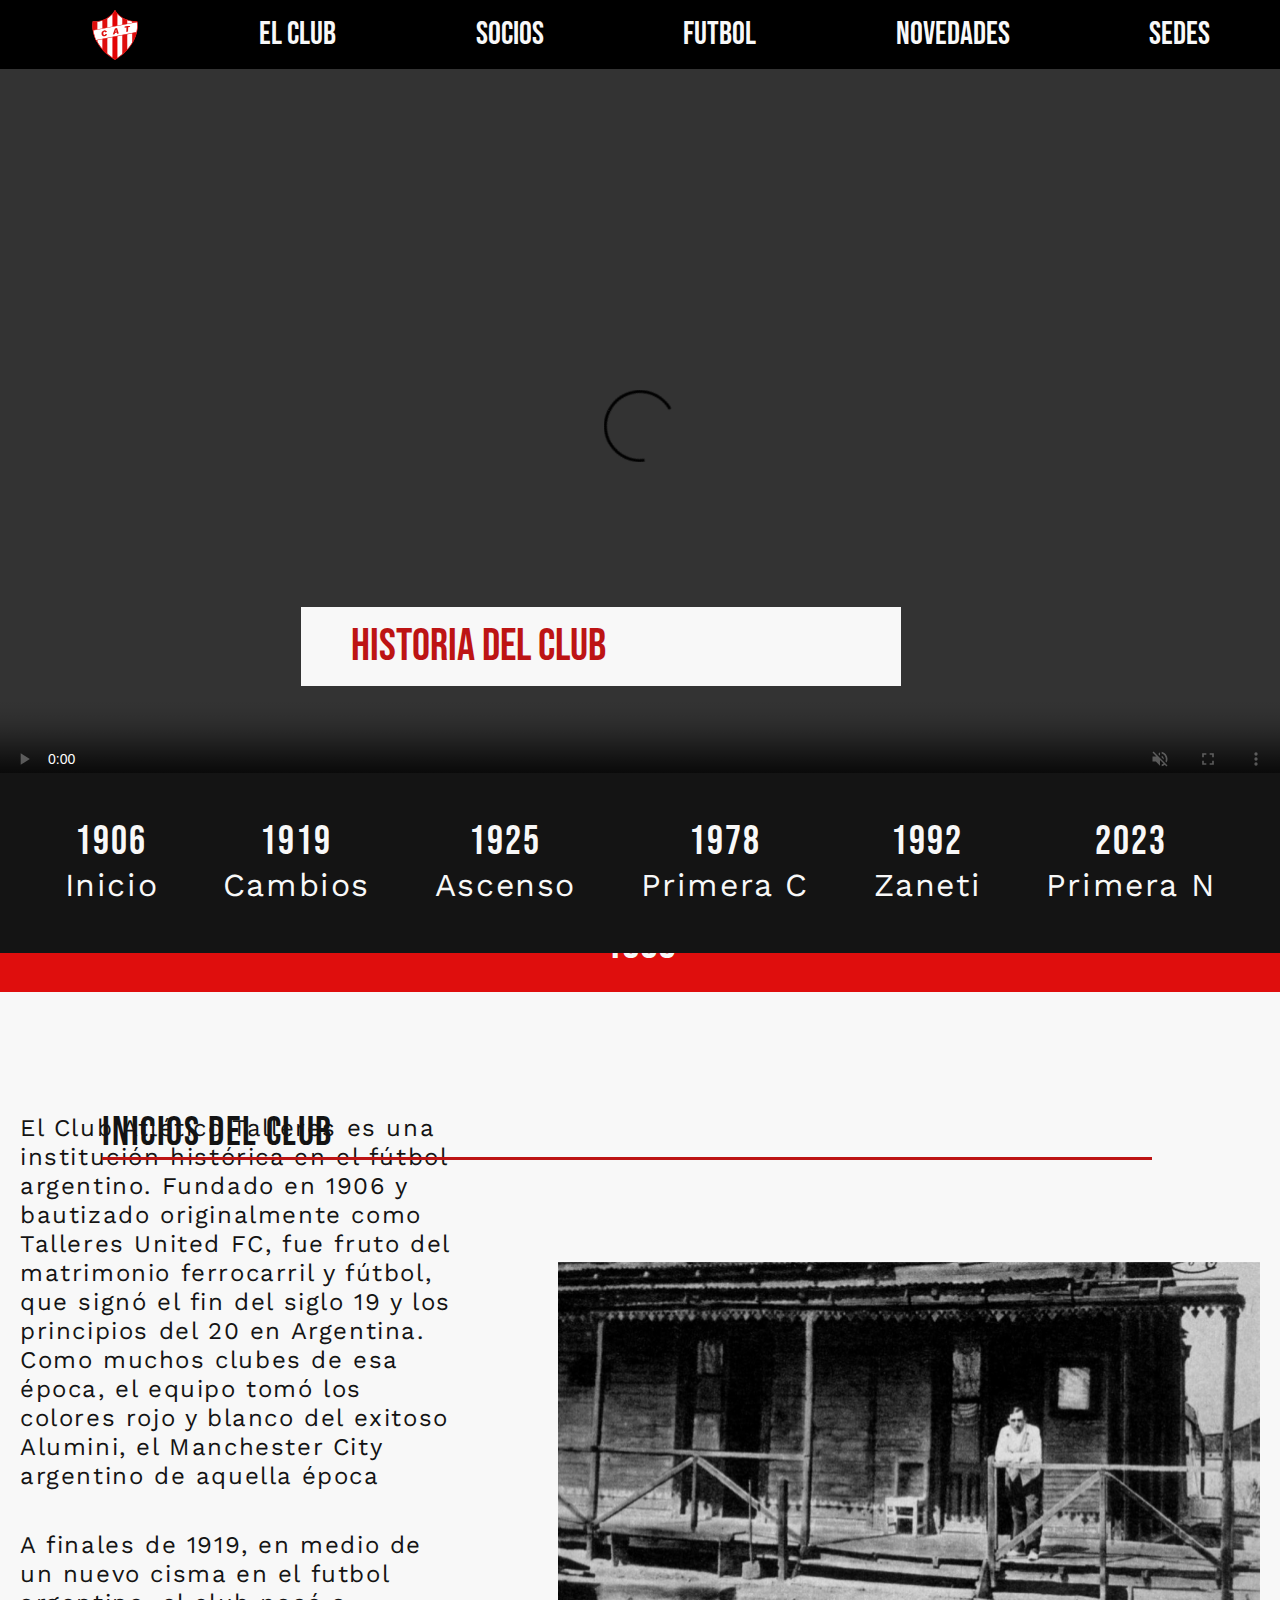
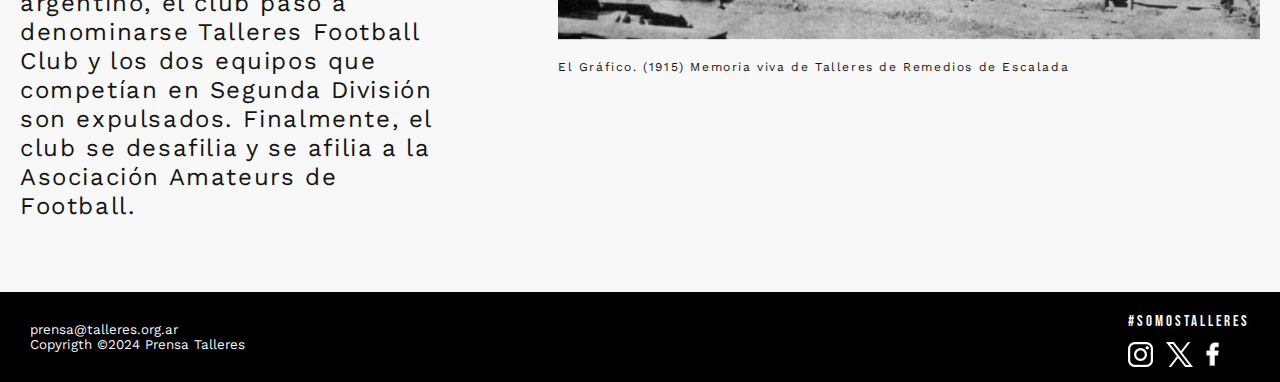
==== commit 7ffb6117: "Ajustes" ====
--- a/historia.html
+++ b/historia.html
@@ -114,7 +114,7 @@
                 </article>
                 <div id="foto-historia">
                     <img src="grupo1-img/html-historia/historia-estacion.jpg" alt="1906" width="702" height="378px">
-                    <p class="pie-foto">El Gráfico. (1915) Memoria viva de Talleres de Remedios de Escalada</p>
+                    <a href="https://www.elgrafico.com.ar/articulo/%C2%A1habla-memoria!/34490/memoria-viva-de-talleres-de-remedios-de-escalada" target="_blank">El Gráfico. (1915) Memoria viva de Talleres de Remedios de Escalada</a>
                 </div>
             </div>
         </section>
--- a/style.css
+++ b/style.css
@@ -25,20 +25,30 @@
 }
 
 h2 {
-    font-size: 55px;
+    font-size: 45px;
 }
 
 h3 {
-    font-size: 40px;
+    font-size: 32px;
     letter-spacing: 1.6px;
 }
 
 h4 {
-    font-size: 32px;
+    font-size: 24px;
     letter-spacing: 1.28px;
 }
 
-
+.hamburger {
+    display: none;
+}
+
+.menu-horizontal-responsive h2 {
+    display: none;
+}
+
+.noticia-responsive {
+    display: none;
+}
 
 /*index*/
 body {
@@ -48,7 +58,6 @@
 }
 
 .banner-ppal {
-    display: flex;
     background-image: url(grupo1-img/index/banner-header.jpg);
     padding: 20px;
     background-repeat: no-repeat;
@@ -85,7 +94,6 @@
 }
 
 .noticias-principales img {
-    width: 100%;
     height: auto;
 }
 
@@ -104,7 +112,7 @@
 }
 
 
-
+/****************nav********/
 
 nav {
     background-color: #000000;
@@ -181,8 +189,6 @@
 .copy {
     color: #F8F8F8;
     font-size: 20px;
-    padding: 20px;
-    font-weight: 400;
     font-family: "Work Sans", sans-serif;
     padding: 10px 30px;
 }
@@ -225,10 +231,12 @@
 .inicio-index h2 {
     text-align: center;
     color: #F8F8F8;
-    background-color: #bd1414;
+    background-color: #DF0E0D;
     padding: 20px 0px;
     letter-spacing: 0.5px;
-}
+    margin-top: 40px;
+}
+
 
 .cuadros-fechas {
     display: flex;
@@ -241,10 +249,10 @@
     display: grid;
     grid-template-columns: repeat(3, 1fr);
     gap: 30px;
-    background-color: #FFFFFF;
+    background-color: #F8F8F8;
     height: 300px;
     width: 1000px;
-    padding: 40px 0px;
+    padding: 95px 0px;
 }
 
 
@@ -261,7 +269,6 @@
 /* Títulos de cada sección */
 .match-previous h3,
 .standings h3 {
-    font-size: 32px;
     color: #BD1414;
     margin-bottom: 10px;
 }
@@ -353,14 +360,14 @@
     align-items: flex-end;
 }
 
-.banner-index-socios a{
+.banner-index-socios a {
     font-size: 80px;
     font-family: "Bebas Neue";
     padding: 2px 12px 0px 23px;
     color: #f8f8f8;
 }
 
-.banner-index-socios a:hover{
+.banner-index-socios a:hover {
     background-color: #141414;
     padding: 2px 12px 0px 23px;
     color: #f8f8f8;
@@ -368,13 +375,13 @@
 
 .banner-index-socios p {
     font-family: "Work Sans";
-font-size: 36px;
-color: #f8f8f8;
-padding-top: 30px;
-}
-
-
-.boton-acete-socio { 
+    font-size: 36px;
+    color: #f8f8f8;
+    padding-top: 30px;
+}
+
+
+.boton-acete-socio {
     padding: 90px 50px;
 }
 
@@ -391,14 +398,12 @@
 }
 
 
-.leyenda-index p {
-
-}
+.leyenda-index p {}
 
 /*************************************************************************************************************/
 
 
-/*SECTION MERCH */
+/*SECTION MERCH INDEX */
 /***********************************************aca empieza merch-carrousel ***********************************:)*/
 
 .galeria-index {
@@ -411,7 +416,7 @@
     background-color: #DF0E0D;
     padding: 20px 0px;
     letter-spacing: 0.5px;
-    margin-top: 30px;
+    margin-top: 45px;
 }
 
 .carousel-container {
@@ -522,10 +527,6 @@
 }
 
 .nombre h2 {
-    margin: 0;
-    font-size: 1.2rem;
-    font-family: "Bebas Neue";
-    font-size: 30px;
     display: flex;
     justify-content: center;
 }
@@ -553,11 +554,55 @@
 }
 
 /*Section noticias DEL CLUB*/
+.actividades-box {
+    display: flex;
+    justify-content: space-evenly;
+    padding: 30px;
+    gap: 20px;
+}
+
 .actividades-index {
     display: flex;
     padding: 30px;
-}
-
+    flex-direction: column;
+    gap: 20px;
+}
+
+.actividades-index h4 {
+    padding: 20px;
+    color: #F8F8F8;
+    background-color: #DF0E0D;
+    width: 40%;
+}
+
+/* section de backgrounds-images de actividades */
+.actividad-index-voley {
+    background-image: url(grupo1-img/index/noticias/index-noticias-deportes1.jpg);
+    background-repeat: no-repeat;
+    width: 800px;
+    height: 334px;
+}
+
+.actividad-index-basket {
+    background-image: url(grupo1-img/index/noticias/index-noticias-deportes2.jpg);
+    background-repeat: no-repeat;
+    width: 800px;
+    height: 334px;
+}
+
+.actividad-index-futbolfem {
+    background-image: url(grupo1-img/index/noticias/index-noticias-deportes3.jpg);
+    background-repeat: no-repeat;
+    width: 800px;
+    height: 334px;
+}
+
+.actividad-index-escuelita {
+    background-image: url(grupo1-img/index/noticias/index-noticias-deportes4.jpg);
+    background-repeat: no-repeat;
+    width: 800px;
+    height: 334px;
+}
 
 /* Fin Section noticias*/
 
@@ -601,7 +646,6 @@
 .sponsors h3 {
     text-align: center;
     font-family: "Work Sans";
-    font-size: 24px;
     color: #F8F8F8;
     padding: 30px 0px;
 }
@@ -616,14 +660,10 @@
 
 /*SOCIOS*/
 
-/*SOCIOS*/
 
 .h3-socios {
-    font-family: "Bebas Neue";
     font-size: 40px;
-    letter-spacing: 1.6px;
-    border-bottom: 3px solid var(--Rojo-Talleres, #BD1414);
-    color: #141414;
+    border-bottom: 3px solid #BD1414;
 }
 
 
@@ -670,7 +710,6 @@
     padding: 10px;
     text-align: center;
     font-size: 32px;
-    font-weight: 400;
 }
 
 .tabla-precios th {
@@ -683,7 +722,6 @@
     justify-content: center;
     display: flex;
     width: 886px;
-    align-items: flex-start;
     color: #F8F8F8;
     background-color: #141414;
     font-family: "Bebas Neue";
@@ -711,19 +749,12 @@
 .informacion p,
 .atencion-cliente p {
     margin-top: 15px;
-    color: var(--Negro-tallarin, #141414);
     font-family: "Work Sans";
     font-size: 24px;
-    font-style: normal;
-    font-weight: 400;
     line-height: 29px;
 }
 
 .informacion p strong {
-    color: #141414;
-    font-family: "Work Sans";
-    font-size: 24px;
-    font-style: normal;
     font-weight: 800;
     line-height: normal;
     font-variant: small-caps;
@@ -782,8 +813,6 @@
 
 .boton-tienda {
     padding: 13px 34px;
-    justify-content: center;
-    align-items: center;
     display: inline-block;
     background-color: #141414;
     color: #F8F8F8;
@@ -972,7 +1001,6 @@
 }
 
 .video-contenedor video {
-    width: 1300px;
     height: 100%;
     /* Ajusta el ancho del video según prefieras */
     /* Máximo ancho del video */
@@ -996,7 +1024,7 @@
     justify-content: space-evenly;
     background-color: #141414;
     width: 100%;
-    padding: 30px 0px 30px 0px;
+    padding: 45px 0px 49px 0px;
     position: relative;
     bottom: 113px;
     z-index: 15;
@@ -1075,8 +1103,12 @@
     gap: 20px;
 }
 
-.pie-foto {
+#foto-historia a {
+    font-family: "Work Sans";
     font-size: 12px;
+    font-weight: 400;
+    letter-spacing: 1.6px;
+    color: #141414;
 }
 
 
@@ -1091,15 +1123,20 @@
     width: 100%;
     font-size: 40px;
     letter-spacing: 1.6px;
-    border-bottom: 3px solid var(--Rojo-Talleres, #BD1414);
+    border-bottom: 3px solid #BD1414;
     color: #141414;
-}
+    position: relative;
+    max-width: 82%;
+    top: 13%;
+    left: 8%;
+}
+
+
+
 
 .historia-2 p {
-
     font-family: "Work Sans";
     font-size: 24px;
-    font-weight: 400;
     line-height: 29px;
     max-width: 750px;
 }
@@ -1117,7 +1154,6 @@
 .noticia-padre {
     display: flex;
     flex-direction: column;
-    gap: 2em;
 }
 
 #titular {
@@ -1202,112 +1238,114 @@
 
 /*FIN NOTICIAS*/
 
-/**MERCH**********************************************************************************************************/
+/*********************************MERCH**********************************************************************************************************/
 
 .merch {
     display: flex;
     height: 100vh;
-    padding: 50px;
+    align-items: center;
 }
 
 .galeria {
-    width: 45%;
+    width: 76%;
     display: flex;
     flex-direction: column;
     align-items: center;
 }
 
 .imagen-principal img {
-    width: 100%;
     border: 1px solid red;
-    padding: 10px;
-    margin-bottom: 15px;
+    padding: 0px 17px;
+    margin-bottom: 21px;
 
 }
 
 
 .miniaturas {
     display: flex;
-    gap: 15px;
-
+    gap: 21px;
 }
 
 .miniaturas img {
     width: 30%;
-    border: 1px solid #ff0000;
-
-}
-
-.camiseta {
+    border: 1px solid #DF0E0D;
+
+}
+
+.info-camiseta {
     width: 55%;
     padding: 20px;
 }
 
 .camiseta h1 {
-    color: #000000;
+    color: #141414;
     margin-bottom: 10px;
-    font-family: "Bebas Neue";
-}
+}
+
+
+
 
 .precio {
     font-size: 28px;
     margin-bottom: 5px;
-    font-family: "Bebas Neue";
 }
 
 .cuotas {
-    color: #666;
     margin-bottom: 20px;
     font-family: "Work Sans", sans-serif;
 }
 
 .talles {
-    margin-bottom: 15px;
+    padding: 30px 0px;
     font-size: 18px;
     font-family: "Work Sans", sans-serif;
+    font-weight: 400;
 }
 
 .opciones-talles {
     gap: 20px;
-font-family: "Work Sans", sans-serif;
-}
+    font-family: "Work Sans", sans-serif;
+}
+
+
 
 .opciones-talles button {
     padding: 8px;
-    border: 1px solid #ccc;
-    background-color: #fff;
-    margin: 5px
-}
-
-
-button:hover {
-    background-color: #ff0000;
+    border: 1px solid #141414;
+    background-color: #f8f8f8;
+    margin: 5px;
+    cursor: pointer;
+}
+
+.opciones-talles button:hover {
+    background-color: #141414;
+    color: #f8f8f8;
+}
+
+/* Estilo para el botón seleccionado */
+.opciones-talles button.active {
+    background-color: #141414;
+    color: #f8f8f8;
 }
 
 
 .cantidad {
     margin-bottom: 20px;
-
-
 }
 
 .cantidad p {
     font-size: 18px;
     font-family: "Work Sans", sans-serif;
-
 }
 
 .selector-cantidad {
-    gap: 5px;
-    padding: 10px;
-
-
+    padding-top: 10px;
 }
 
 .selector-cantidad button {
     padding: 5px;
-    border: 1px solid #ff0000;
-    background-color: #fff;
+    border: 1px solid #DF0E0D;
+    background-color: #f8f8f8;
 
 
 
@@ -1316,23 +1354,27 @@
 .selector-cantidad input {
     width: 40px;
     text-align: center;
-    border: 1px solid #ff0000;
+    border: 1px solid #DF0E0D;
     font-family: "Work Sans", sans-serif;
-
-
-
-}
+    height: 25px;
+}
+
 
 .metodos-pago {
     font-size: 18px;
     font-family: "Work Sans", sans-serif;
-
-}
+    padding: 13px 0px;
+}
+
+.metodos-pago p {
+    padding: 13px 0px;
+}
+
 
 .iconos {
     display: flex;
     gap: 10px;
-    padding: 10px;
+    align-items: center;
 }
 
 
@@ -1340,6 +1382,10 @@
     display: flex;
     gap: 10px;
     margin-top: 15px;
+    flex-direction: column;
+    width: 400px;
+    min-width: 300px;
+    padding: 13px 0px;
 }
 
 .agregar-carrito,
@@ -1347,36 +1393,236 @@
     padding: 10px 20px;
     border: none;
     cursor: pointer;
-    font-size: 20px;
-font-family: "Bebas Neue";
+    font-size: 24px;
+    font-family: "Bebas Neue";
 }
 
 .agregar-carrito {
-    background-color: rgb(255, 0, 0);
-    color: #fff;
-    position: absolute;
-    top:552px;
-    right: 556px;
+    background-color: #DF0E0D;
+    color: #f8f8f8;
+
 }
 
 
 .agregar-carrito:hover {
-    background-color: #000000;
+    background-color: #141414;
     transition: 0.3s ease;
 }
 
 .comprar {
-    background-color: #000;
-    color: #fff;
-    position: absolute;
-    top: 610px;
-    right: 592px;
+    background-color: #141414;
+    color: #f8f8f8;
     font-family: "Bebas Neue";
 
 }
 
 .comprar:hover {
-    background-color: #ff0000;
+    background-color: #DF0E0D;
     transition: 0.3s ease;
 }
+
+
 /**FINAL MERCH**********************************************************************************************************/
+
+
+/*******comienzo responsive***************************/
+
+@media screen and (max-width: 600px) {
+
+    h2 {
+        font-size: 26px;
+    }
+
+    .banner-ppal {
+        display: block;
+        text-align: center;
+        /* Opcional: centra el título */
+    }
+
+    .banner-ppal {
+        display: none;
+        background-image: none;
+    }
+
+    .banner-ppal img,
+    .banner-ppal a {
+        display: none;
+    }
+
+    .menu-horizontal-responsive h2 {
+        display: block;
+        font-size: 28px;
+        margin: 0;
+        color: #ffffff;
+        position: absolute;
+        top: 39px;
+        right: 87PX;
+    }
+
+
+
+    .noticias-principales {
+        display: none;
+    }
+
+    /* Muestra la imagen específica para responsive */
+    .noticia-responsive {
+        display: block;
+    }
+
+    /* Ajusta la imagen para que ocupe todo el ancho en responsive */
+    .noticia-responsive img {
+        width: 100%;
+        height: auto;
+    }
+
+    /* *******************Estilos responsive para menú hamburguesa *****************/
+    .hamburger {
+        display: none;
+        font-size: 30px;
+        color: #F8F8F8;
+        cursor: pointer;
+        padding: 35px;
+    }
+
+    .menu-horizontal {
+        display: none;
+        flex-direction: column;
+        background-color: #000000;
+        padding: 10px;
+    }
+
+    .hamburger {
+        display: block;
+    }
+
+    .menu-horizontal li a {
+        font-size: 24px;
+    }
+
+    .menu-horizontal.active {
+        display: flex;
+    }
+
+
+
+
+    /* *******************Estilos responsive para menú hamburguesa *****************/
+
+
+    .cuadros-fechas {
+        display: flex;
+        justify-content: center;
+        flex-direction: column;
+        align-items: center;
+        height: 100%;
+    }
+
+    .fixture-container {
+        width: 85%;
+        display: flex;
+        flex-direction: column;
+        height: 100%;
+    }
+
+    /* merch */
+
+    /* *************merch**************/
+    .carousel-item {
+        position: relative;
+        min-width: 25%;
+        text-align: center;
+    }
+
+    .next,
+    .prev {
+        display: none;
+    }
+
+
+
+    .carousel-item img {
+        width: 202px;
+        height: 250px;
+    }
+
+
+
+
+
+    .cuadros-fechas {
+        display: flex;
+        justify-content: center;
+        flex-direction: column;
+        align-items: center;
+    }
+
+    /*iconos deportes*/
+    .deportes-icono {
+        flex-wrap: wrap;
+        /* Permite que los íconos se envuelvan en varias filas */
+        justify-content: center;
+        /* Centra los íconos en responsive */
+    }
+
+    .deporte {
+        flex: 1 1 30%;
+        /* Ajusta a 30% para que quepan tres íconos por fila */
+        text-align: center;
+        /* Centra el texto debajo de cada ícono */
+        padding: 38px;
+    }
+
+    /*actividades. fotos */
+    .actividades-box {
+        flex-direction: column;
+        align-items: center;
+    }
+
+    .actividades-index {
+        width: 90%;
+        /* Ajusta el ancho para que ocupen menos espacio en pantallas pequeñas */
+        max-width: 520px;
+        /* Limita el tamaño máximo si es necesario */
+    }
+
+
+    .actividad-index-voley,
+    .actividad-index-basket,
+    .actividad-index-futbolfem,
+    .actividad-index-escuelita {
+        width: 100%;
+        text-align: center;
+        padding: 10px;
+        /* Ajusta el padding si es necesario para reducir espacio */
+    }
+
+
+    /*sponsors */
+    .sponsors h3 {
+        color: #F8F8F8;
+        text-align: center;
+        font-family: "Work Sans";
+        font-size: 20px;
+        padding: 10px;
+    }
+
+    footer {
+        background-color: #000000;
+        display: flex;
+        align-items: center;
+        /* justify-content: space-between; */
+        flex-direction: column;
+        gap: 23px;
+    }
+
+    .copy {
+        padding: 29px 0px;
+        display: flex;
+        flex-direction: column;
+        align-items: center;
+    }
+
+
+
+}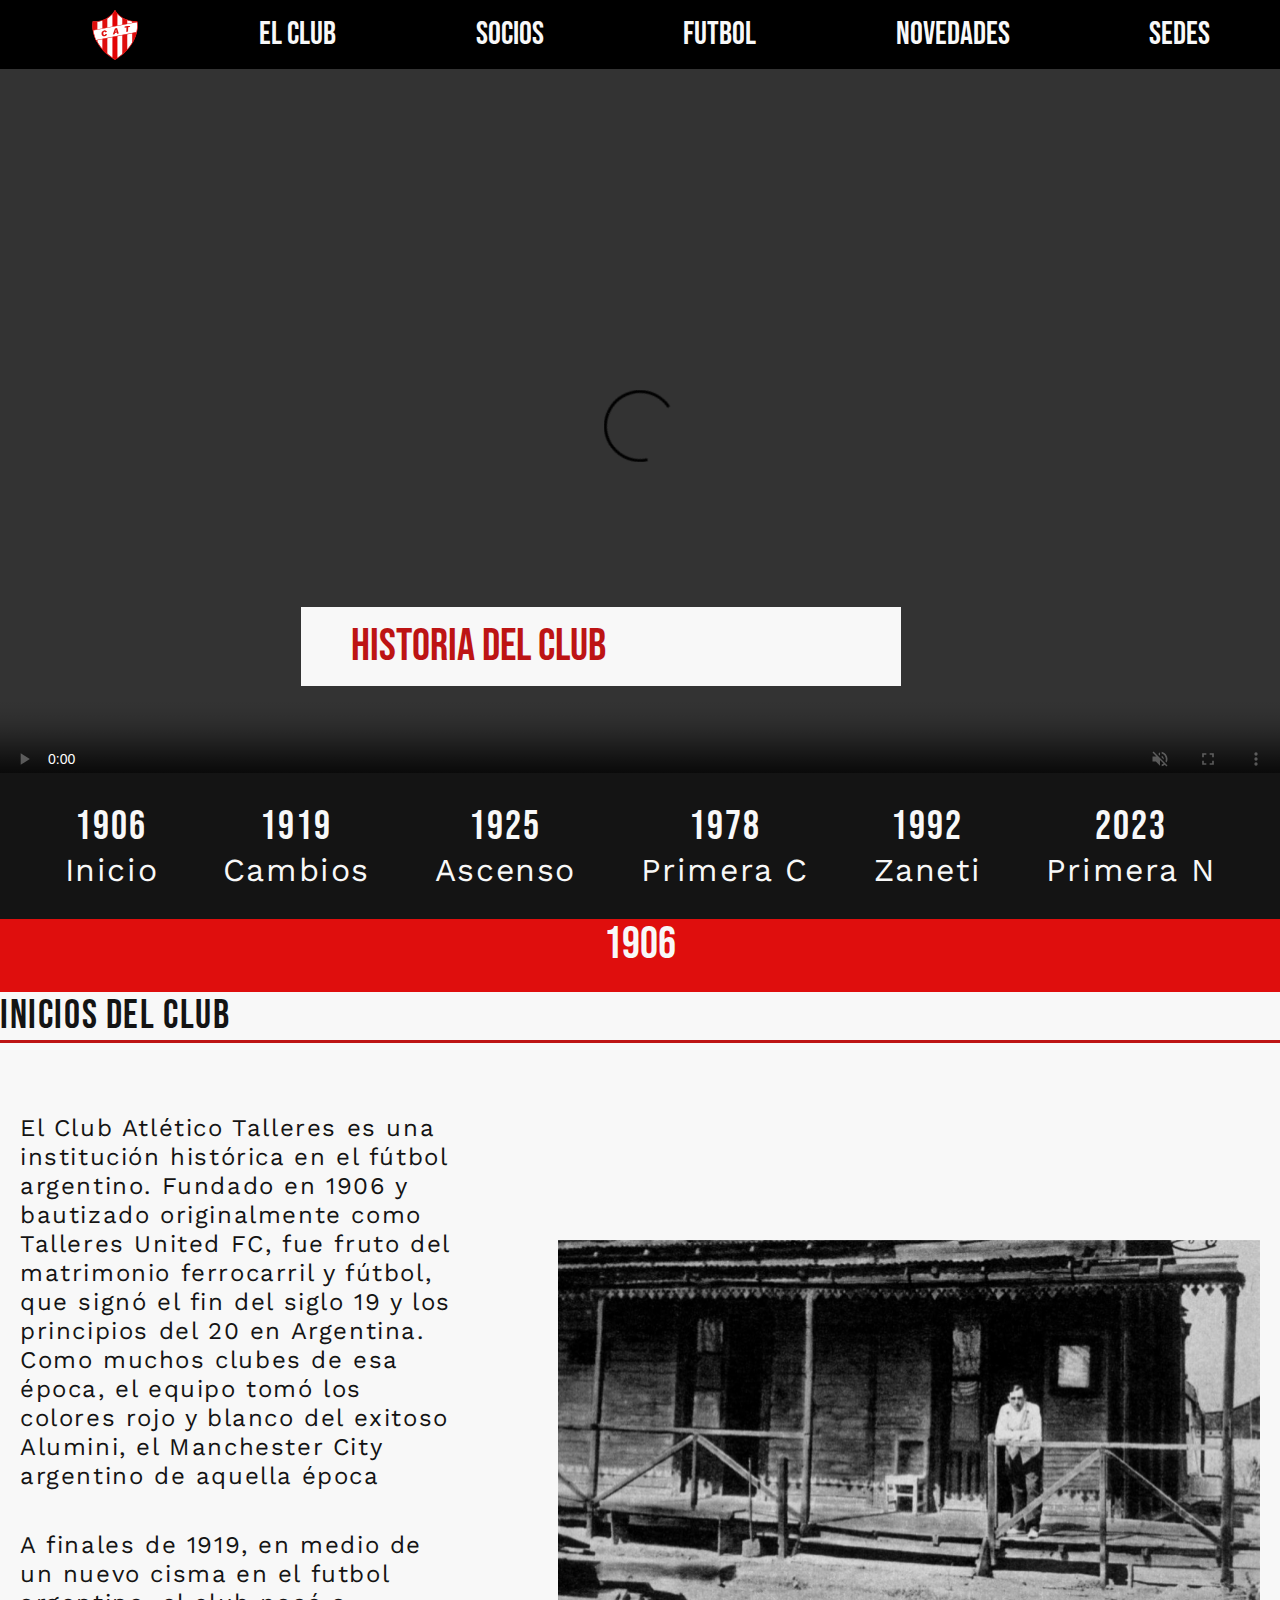
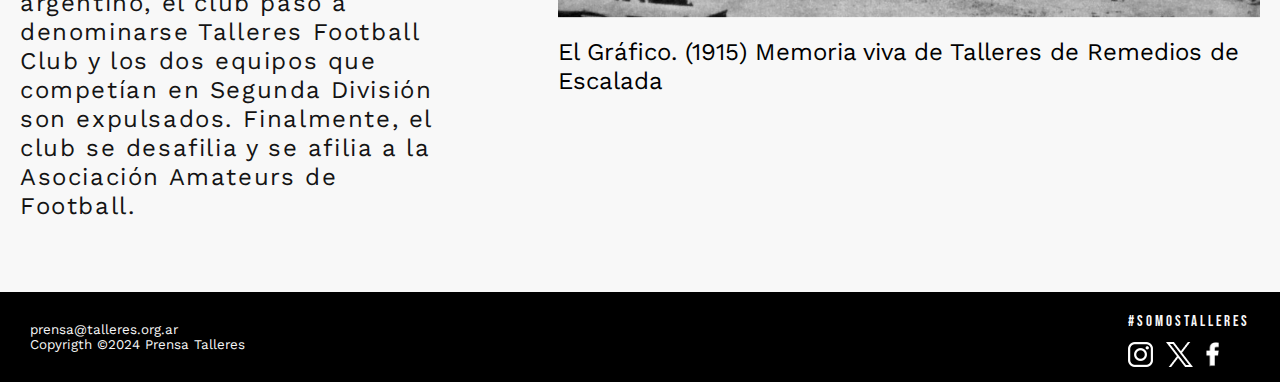
==== commit b10f94c9: "pequeños detalles ajustados" ====
--- a/historia.html
+++ b/historia.html
@@ -8,7 +8,7 @@
 
     <meta charset="UTF-8">
     <meta name="viewport" content="width=device-width, initial-scale=1.0">
-    <title>historia</title>
+    <title>Historia del Club</title>
 </head>
 
 <body>
@@ -114,7 +114,7 @@
                 </article>
                 <div id="foto-historia">
                     <img src="grupo1-img/html-historia/historia-estacion.jpg" alt="1906" width="702" height="378px">
-                    <a href="https://www.elgrafico.com.ar/articulo/%C2%A1habla-memoria!/34490/memoria-viva-de-talleres-de-remedios-de-escalada" target="_blank">El Gráfico. (1915) Memoria viva de Talleres de Remedios de Escalada</a>
+                    <p class="pie-foto">El Gráfico. (1915) Memoria viva de Talleres de Remedios de Escalada</p>
                 </div>
             </div>
         </section>
--- a/style.css
+++ b/style.css
@@ -58,6 +58,7 @@
 }
 
 .banner-ppal {
+    display: flex;
     background-image: url(grupo1-img/index/banner-header.jpg);
     padding: 20px;
     background-repeat: no-repeat;
@@ -94,6 +95,7 @@
 }
 
 .noticias-principales img {
+    width: 100%;
     height: auto;
 }
 
@@ -148,7 +150,6 @@
     display: none;
     width: 164px;
     background-color: #F8F8F8;
-    border-radius: 10px;
 }
 
 .menu-vertical li a {
@@ -189,6 +190,8 @@
 .copy {
     color: #F8F8F8;
     font-size: 20px;
+    padding: 20px;
+    font-weight: 400;
     font-family: "Work Sans", sans-serif;
     padding: 10px 30px;
 }
@@ -231,12 +234,10 @@
 .inicio-index h2 {
     text-align: center;
     color: #F8F8F8;
-    background-color: #DF0E0D;
+    background-color: #bd1414;
     padding: 20px 0px;
     letter-spacing: 0.5px;
-    margin-top: 40px;
-}
-
+}
 
 .cuadros-fechas {
     display: flex;
@@ -249,7 +250,6 @@
     display: grid;
     grid-template-columns: repeat(3, 1fr);
     gap: 30px;
-    background-color: #F8F8F8;
     height: 300px;
     width: 1000px;
     padding: 95px 0px;
@@ -416,7 +416,7 @@
     background-color: #DF0E0D;
     padding: 20px 0px;
     letter-spacing: 0.5px;
-    margin-top: 45px;
+    margin-top: 30px;
 }
 
 .carousel-container {
@@ -660,10 +660,14 @@
 
 /*SOCIOS*/
 
+/*SOCIOS*/
 
 .h3-socios {
+    font-family: "Bebas Neue";
     font-size: 40px;
-    border-bottom: 3px solid #BD1414;
+    letter-spacing: 1.6px;
+    border-bottom: 3px solid var(--Rojo-Talleres, #BD1414);
+    color: #141414;
 }
 
 
@@ -710,6 +714,7 @@
     padding: 10px;
     text-align: center;
     font-size: 32px;
+    font-weight: 400;
 }
 
 .tabla-precios th {
@@ -721,7 +726,8 @@
     padding: 24px;
     justify-content: center;
     display: flex;
-    width: 886px;
+    width: 100%;
+    align-items: flex-start;
     color: #F8F8F8;
     background-color: #141414;
     font-family: "Bebas Neue";
@@ -749,12 +755,19 @@
 .informacion p,
 .atencion-cliente p {
     margin-top: 15px;
+    color: var(--Negro-tallarin, #141414);
     font-family: "Work Sans";
     font-size: 24px;
+    font-style: normal;
+    font-weight: 400;
     line-height: 29px;
 }
 
 .informacion p strong {
+    color: #141414;
+    font-family: "Work Sans";
+    font-size: 24px;
+    font-style: normal;
     font-weight: 800;
     line-height: normal;
     font-variant: small-caps;
@@ -1001,6 +1014,7 @@
 }
 
 .video-contenedor video {
+    width: 1300px;
     height: 100%;
     /* Ajusta el ancho del video según prefieras */
     /* Máximo ancho del video */
@@ -1024,7 +1038,7 @@
     justify-content: space-evenly;
     background-color: #141414;
     width: 100%;
-    padding: 45px 0px 49px 0px;
+    padding: 30px 0px 30px 0px;
     position: relative;
     bottom: 113px;
     z-index: 15;
@@ -1103,12 +1117,8 @@
     gap: 20px;
 }
 
-#foto-historia a {
-    font-family: "Work Sans";
+.pie-foto {
     font-size: 12px;
-    font-weight: 400;
-    letter-spacing: 1.6px;
-    color: #141414;
 }
 
 
@@ -1123,20 +1133,15 @@
     width: 100%;
     font-size: 40px;
     letter-spacing: 1.6px;
-    border-bottom: 3px solid #BD1414;
+    border-bottom: 3px solid var(--Rojo-Talleres, #BD1414);
     color: #141414;
-    position: relative;
-    max-width: 82%;
-    top: 13%;
-    left: 8%;
-}
-
-
-
+}
 
 .historia-2 p {
+
     font-family: "Work Sans";
     font-size: 24px;
+    font-weight: 400;
     line-height: 29px;
     max-width: 750px;
 }
@@ -1154,6 +1159,7 @@
 .noticia-padre {
     display: flex;
     flex-direction: column;
+    gap: 2em;
 }
 
 #titular {
@@ -1268,7 +1274,7 @@
 
 .miniaturas img {
     width: 30%;
-    border: 1px solid #DF0E0D;
+    border: 1px solid #ff0000;
 
 }
 
@@ -1278,7 +1284,7 @@
 }
 
 .camiseta h1 {
-    color: #141414;
+    color: #000000;
     margin-bottom: 10px;
 }
 
@@ -1291,6 +1297,7 @@
 }
 
 .cuotas {
+    color: #141414;
     margin-bottom: 20px;
     font-family: "Work Sans", sans-serif;
 }
@@ -1307,12 +1314,25 @@
     font-family: "Work Sans", sans-serif;
 }
 
-
+/*.opciones-talles button {
+    padding: 8px;
+    border: 1px solid #030303;
+    background-color: #f8f8f8;
+    margin: 5px
+}
+
+
+button:hover {
+    background-color: #141414;
+    color: #f8f8f8;
+}
+*/
 
 .opciones-talles button {
     padding: 8px;
-    border: 1px solid #141414;
+    border: 1px solid #030303;
     background-color: #f8f8f8;
+    color: #030303;
     margin: 5px;
     cursor: pointer;
 }
@@ -1331,15 +1351,21 @@
 
 .cantidad {
     margin-bottom: 20px;
+
+
 }
 
 .cantidad p {
     font-size: 18px;
     font-family: "Work Sans", sans-serif;
+
 }
 
 .selector-cantidad {
-    padding-top: 10px;
+    gap: 5px;
+    padding: 10px;
+
+
 }
 
 .selector-cantidad button {
@@ -1524,20 +1550,19 @@
         flex-direction: column;
         height: 100%;
     }
-
-    /* merch */
-
-    /* *************merch**************/
-    .carousel-item {
-        position: relative;
-        min-width: 25%;
-        text-align: center;
-    }
-
-    .next,
-    .prev {
-        display: none;
-    }
+  /* merch */ 
+
+/* *************merch**************/
+.carousel-item {
+    position: relative;
+    min-width: 25%;
+    text-align: center;
+}
+
+.next,
+.prev {
+    display: none;
+}
 
 
 
@@ -1609,13 +1634,12 @@
 
     footer {
         background-color: #000000;
-        display: flex;
-        align-items: center;
-        /* justify-content: space-between; */
-        flex-direction: column;
-        gap: 23px;
-    }
-
+    display: flex;
+    align-items: center;
+    /* justify-content: space-between; */
+    flex-direction: column;
+    gap: 23px;
+    }
     .copy {
         padding: 29px 0px;
         display: flex;
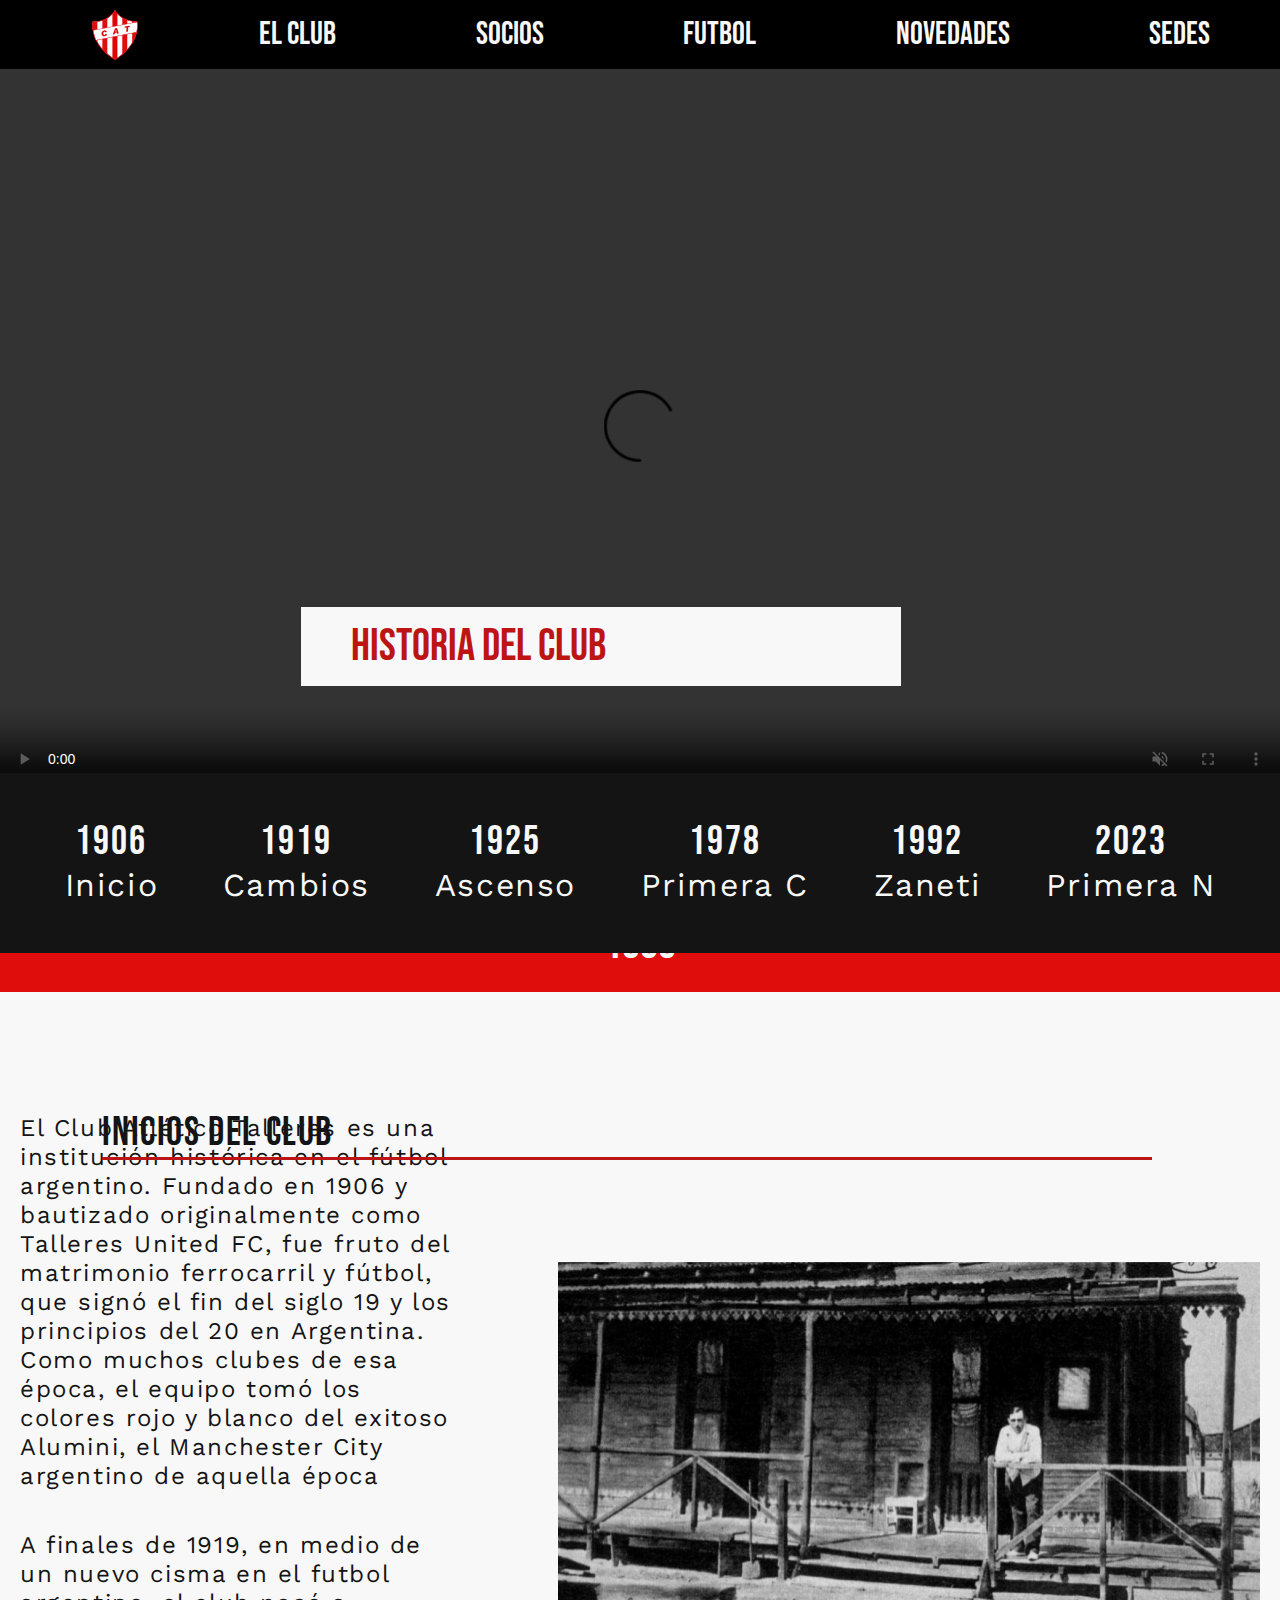
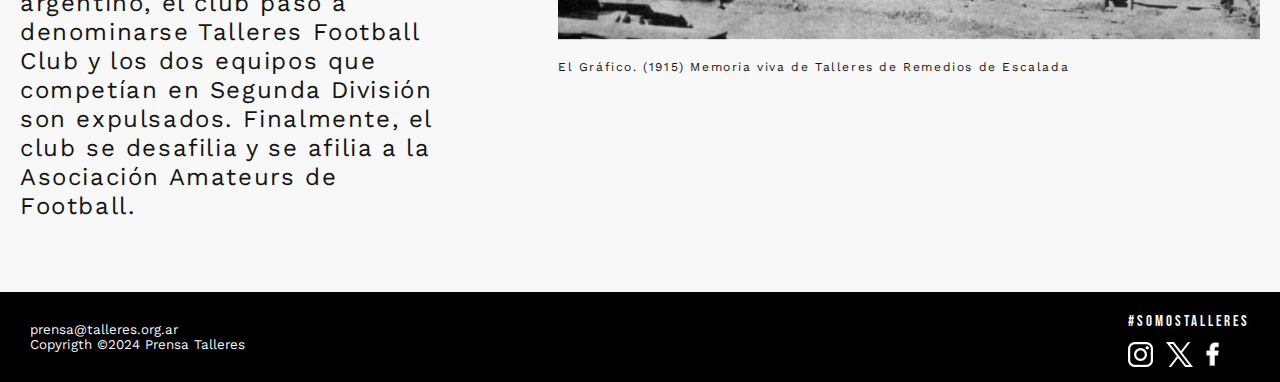
==== commit 6833fd7a: "Merge branch 'main' into natii" ====
--- a/historia.html
+++ b/historia.html
@@ -114,7 +114,7 @@
                 </article>
                 <div id="foto-historia">
                     <img src="grupo1-img/html-historia/historia-estacion.jpg" alt="1906" width="702" height="378px">
-                    <p class="pie-foto">El Gráfico. (1915) Memoria viva de Talleres de Remedios de Escalada</p>
+                    <a href="https://www.elgrafico.com.ar/articulo/%C2%A1habla-memoria!/34490/memoria-viva-de-talleres-de-remedios-de-escalada" target="_blank">El Gráfico. (1915) Memoria viva de Talleres de Remedios de Escalada</a>
                 </div>
             </div>
         </section>
--- a/style.css
+++ b/style.css
@@ -58,7 +58,6 @@
 }
 
 .banner-ppal {
-    display: flex;
     background-image: url(grupo1-img/index/banner-header.jpg);
     padding: 20px;
     background-repeat: no-repeat;
@@ -95,7 +94,6 @@
 }
 
 .noticias-principales img {
-    width: 100%;
     height: auto;
 }
 
@@ -190,8 +188,6 @@
 .copy {
     color: #F8F8F8;
     font-size: 20px;
-    padding: 20px;
-    font-weight: 400;
     font-family: "Work Sans", sans-serif;
     padding: 10px 30px;
 }
@@ -234,10 +230,12 @@
 .inicio-index h2 {
     text-align: center;
     color: #F8F8F8;
-    background-color: #bd1414;
+    background-color: #DF0E0D;
     padding: 20px 0px;
     letter-spacing: 0.5px;
-}
+    margin-top: 40px;
+}
+
 
 .cuadros-fechas {
     display: flex;
@@ -250,6 +248,10 @@
     display: grid;
     grid-template-columns: repeat(3, 1fr);
     gap: 30px;
+
+    background-color: #F8F8F8;
+
+
     height: 300px;
     width: 1000px;
     padding: 95px 0px;
@@ -416,7 +418,7 @@
     background-color: #DF0E0D;
     padding: 20px 0px;
     letter-spacing: 0.5px;
-    margin-top: 30px;
+    margin-top: 45px;
 }
 
 .carousel-container {
@@ -660,14 +662,10 @@
 
 /*SOCIOS*/
 
-/*SOCIOS*/
 
 .h3-socios {
-    font-family: "Bebas Neue";
     font-size: 40px;
-    letter-spacing: 1.6px;
-    border-bottom: 3px solid var(--Rojo-Talleres, #BD1414);
-    color: #141414;
+    border-bottom: 3px solid #BD1414;
 }
 
 
@@ -714,7 +712,6 @@
     padding: 10px;
     text-align: center;
     font-size: 32px;
-    font-weight: 400;
 }
 
 .tabla-precios th {
@@ -726,8 +723,12 @@
     padding: 24px;
     justify-content: center;
     display: flex;
+
+    width: 886px;
+
     width: 100%;
     align-items: flex-start;
+
     color: #F8F8F8;
     background-color: #141414;
     font-family: "Bebas Neue";
@@ -755,19 +756,12 @@
 .informacion p,
 .atencion-cliente p {
     margin-top: 15px;
-    color: var(--Negro-tallarin, #141414);
     font-family: "Work Sans";
     font-size: 24px;
-    font-style: normal;
-    font-weight: 400;
     line-height: 29px;
 }
 
 .informacion p strong {
-    color: #141414;
-    font-family: "Work Sans";
-    font-size: 24px;
-    font-style: normal;
     font-weight: 800;
     line-height: normal;
     font-variant: small-caps;
@@ -1014,7 +1008,6 @@
 }
 
 .video-contenedor video {
-    width: 1300px;
     height: 100%;
     /* Ajusta el ancho del video según prefieras */
     /* Máximo ancho del video */
@@ -1038,7 +1031,7 @@
     justify-content: space-evenly;
     background-color: #141414;
     width: 100%;
-    padding: 30px 0px 30px 0px;
+    padding: 45px 0px 49px 0px;
     position: relative;
     bottom: 113px;
     z-index: 15;
@@ -1117,8 +1110,12 @@
     gap: 20px;
 }
 
-.pie-foto {
+#foto-historia a {
+    font-family: "Work Sans";
     font-size: 12px;
+    font-weight: 400;
+    letter-spacing: 1.6px;
+    color: #141414;
 }
 
 
@@ -1133,15 +1130,20 @@
     width: 100%;
     font-size: 40px;
     letter-spacing: 1.6px;
-    border-bottom: 3px solid var(--Rojo-Talleres, #BD1414);
+    border-bottom: 3px solid #BD1414;
     color: #141414;
-}
+    position: relative;
+    max-width: 82%;
+    top: 13%;
+    left: 8%;
+}
+
+
+
 
 .historia-2 p {
-
     font-family: "Work Sans";
     font-size: 24px;
-    font-weight: 400;
     line-height: 29px;
     max-width: 750px;
 }
@@ -1159,7 +1161,6 @@
 .noticia-padre {
     display: flex;
     flex-direction: column;
-    gap: 2em;
 }
 
 #titular {
@@ -1274,7 +1275,7 @@
 
 .miniaturas img {
     width: 30%;
-    border: 1px solid #ff0000;
+    border: 1px solid #DF0E0D;
 
 }
 
@@ -1284,7 +1285,7 @@
 }
 
 .camiseta h1 {
-    color: #000000;
+    color: #141414;
     margin-bottom: 10px;
 }
 
@@ -1297,7 +1298,6 @@
 }
 
 .cuotas {
-    color: #141414;
     margin-bottom: 20px;
     font-family: "Work Sans", sans-serif;
 }
@@ -1314,25 +1314,12 @@
     font-family: "Work Sans", sans-serif;
 }
 
-/*.opciones-talles button {
-    padding: 8px;
-    border: 1px solid #030303;
-    background-color: #f8f8f8;
-    margin: 5px
-}
-
-
-button:hover {
-    background-color: #141414;
-    color: #f8f8f8;
-}
-*/
+
 
 .opciones-talles button {
     padding: 8px;
-    border: 1px solid #030303;
+    border: 1px solid #141414;
     background-color: #f8f8f8;
-    color: #030303;
     margin: 5px;
     cursor: pointer;
 }
@@ -1351,21 +1338,15 @@
 
 .cantidad {
     margin-bottom: 20px;
-
-
 }
 
 .cantidad p {
     font-size: 18px;
     font-family: "Work Sans", sans-serif;
-
 }
 
 .selector-cantidad {
-    gap: 5px;
-    padding: 10px;
-
-
+    padding-top: 10px;
 }
 
 .selector-cantidad button {
@@ -1550,19 +1531,20 @@
         flex-direction: column;
         height: 100%;
     }
-  /* merch */ 
-
-/* *************merch**************/
-.carousel-item {
-    position: relative;
-    min-width: 25%;
-    text-align: center;
-}
-
-.next,
-.prev {
-    display: none;
-}
+
+    /* merch */
+
+    /* *************merch**************/
+    .carousel-item {
+        position: relative;
+        min-width: 25%;
+        text-align: center;
+    }
+
+    .next,
+    .prev {
+        display: none;
+    }
 
 
 
@@ -1634,12 +1616,13 @@
 
     footer {
         background-color: #000000;
-    display: flex;
-    align-items: center;
-    /* justify-content: space-between; */
-    flex-direction: column;
-    gap: 23px;
-    }
+        display: flex;
+        align-items: center;
+        /* justify-content: space-between; */
+        flex-direction: column;
+        gap: 23px;
+    }
+
     .copy {
         padding: 29px 0px;
         display: flex;
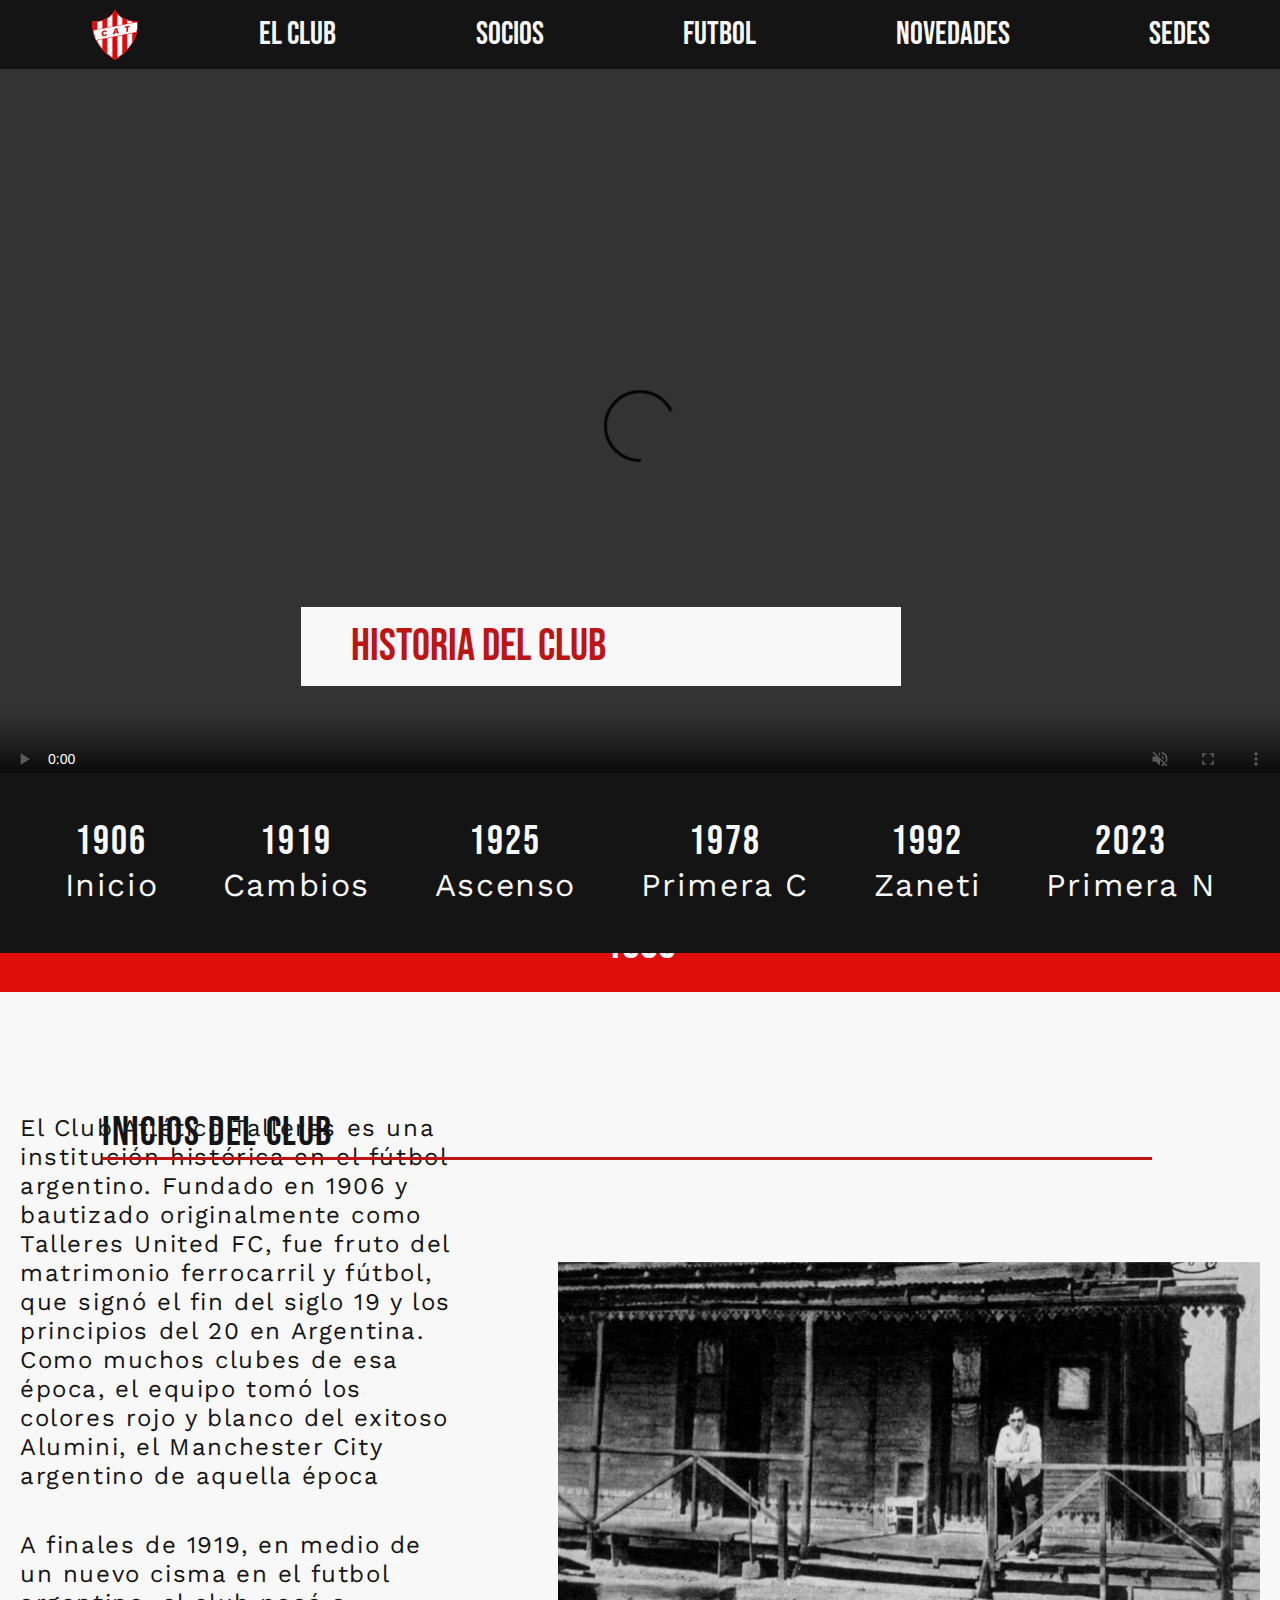
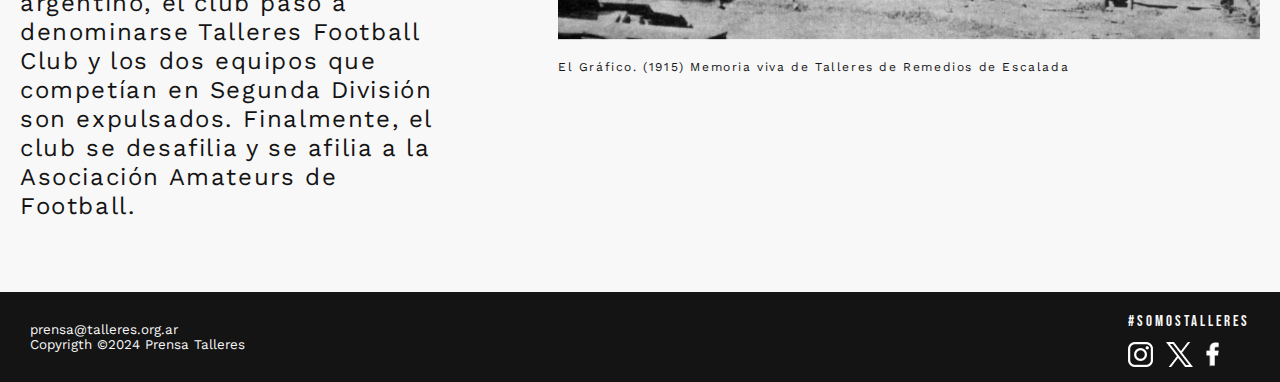
==== commit 80e03488: "ajuste detalles" ====
--- a/historia.html
+++ b/historia.html
@@ -8,6 +8,7 @@
 
     <meta charset="UTF-8">
     <meta name="viewport" content="width=device-width, initial-scale=1.0">
+    <link rel="icon" href="grupo1-img/favicon-1.ico" type="image/x-icon">
     <title>Historia del Club</title>
 </head>
 
--- a/style.css
+++ b/style.css
@@ -115,7 +115,7 @@
 /****************nav********/
 
 nav {
-    background-color: #000000;
+    background-color: #141414;
     padding: 15px, 99px;
 }
 
@@ -153,7 +153,7 @@
 .menu-vertical li a {
     display: block;
     padding: 15px 20px;
-    color: #000000;
+    color: #141414;
     font-family: "Work Sans", sans-serif;
     font-size: 20px;
 }
@@ -179,7 +179,7 @@
 
 /*FOOTER*/
 footer {
-    background-color: #000000;
+    background-color: #141414;
     display: flex;
     align-items: center;
     justify-content: space-between;
@@ -399,9 +399,6 @@
     width: 100%;
 }
 
-
-.leyenda-index p {}
-
 /*************************************************************************************************************/
 
 
@@ -522,7 +519,7 @@
 
 /*SECTION deportes */
 .nombre {
-    background-color: #000000;
+    background-color: #141414;
     color: #ffffff;
     padding: 20px;
 
@@ -825,12 +822,15 @@
     color: #F8F8F8;
     text-decoration: none;
     margin-top: 10px;
-}
-
+    font-size: 22px;
+}
+
+.boton-tienda:hover {
+    color: #DF0E0D; 
+}
 
 .banner-publicitario img {
     width: 100%;
-    /* Ajusta el ancho al contenedor */
 }
 
 
@@ -1261,7 +1261,7 @@
 }
 
 .imagen-principal img {
-    border: 1px solid red;
+    border: 1px solid #DF0E0D;
     padding: 0px 17px;
     margin-bottom: 21px;
 
@@ -1460,7 +1460,7 @@
         display: block;
         font-size: 28px;
         margin: 0;
-        color: #ffffff;
+        color: #f8f8f8;
         position: absolute;
         top: 39px;
         right: 87PX;
@@ -1495,7 +1495,7 @@
     .menu-horizontal {
         display: none;
         flex-direction: column;
-        background-color: #000000;
+        background-color: #141414;
         padding: 10px;
     }
 
@@ -1615,7 +1615,7 @@
     }
 
     footer {
-        background-color: #000000;
+        background-color: #141414;
         display: flex;
         align-items: center;
         /* justify-content: space-between; */
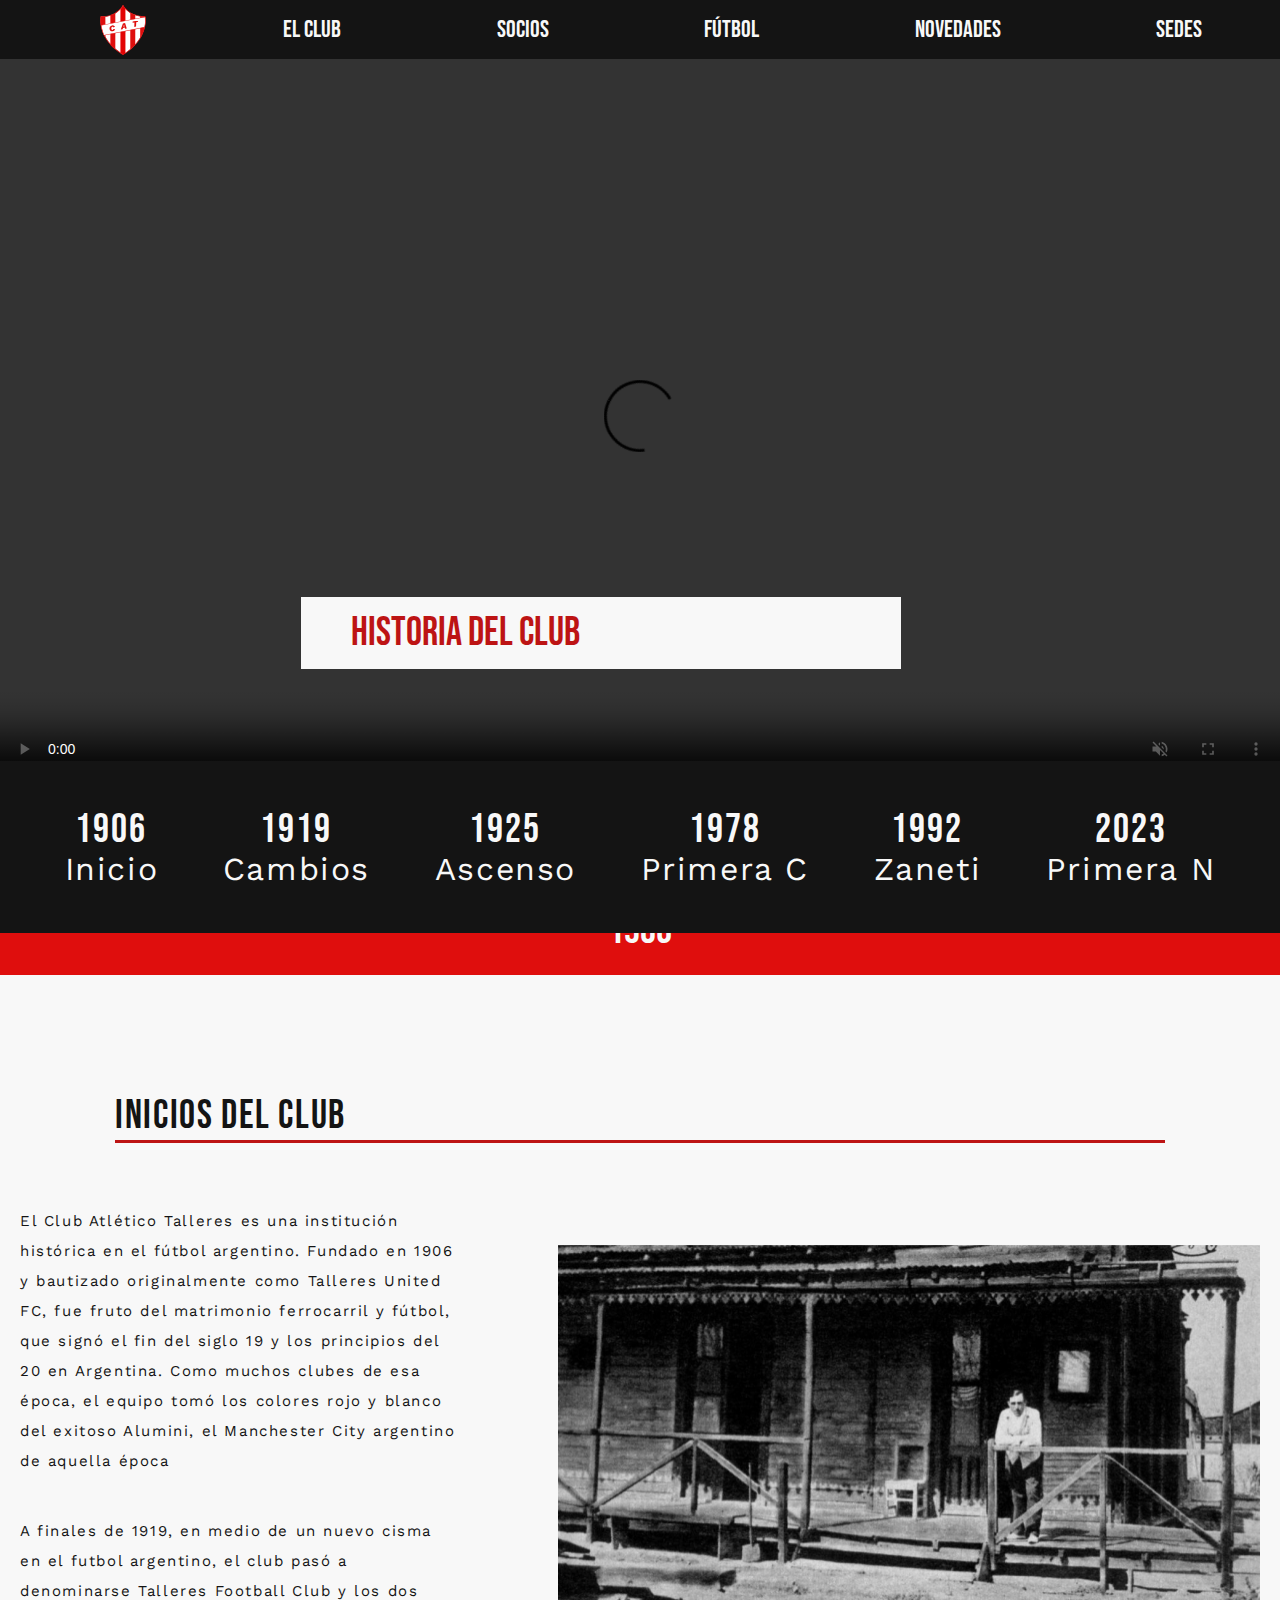
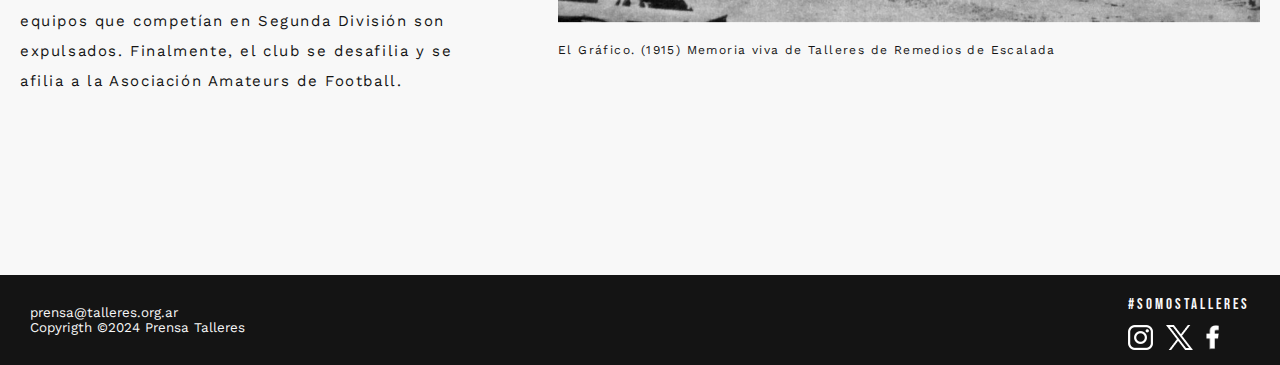
==== commit 0f034492: "otra vezzzz" ====
--- a/historia.html
+++ b/historia.html
@@ -32,7 +32,7 @@
                         <li><a href="#">Entradas</a></li>
                     </ul>
                 </li>
-                <li><a href="#">Futbol</a>
+                <li><a href="#">Fútbol</a>
                     <ul class="menu-vertical">
                         <li><a href="#">Torneos</a></li>
                         <li><a href="#">Pruebas</a></li>
--- a/style.css
+++ b/style.css
@@ -38,6 +38,12 @@
     letter-spacing: 1.28px;
 }
 
+p {
+    font-family: "Work Sans";
+    font-size: 24px;
+    line-height: 30px;
+}
+
 .hamburger {
     display: none;
 }
@@ -55,6 +61,7 @@
     font-family: "Bebas Neue";
     background-color: #F8F8F8;
     width: 100%;
+    color: #141414;
 }
 
 .banner-ppal {
@@ -287,7 +294,6 @@
 
 
 .teams img {
-    width: 40px;
     height: auto;
 }
 
@@ -352,6 +358,7 @@
 
 
 /* BANNER */
+
 .banner-index-socios {
     background-image: url(grupo1-img/index/banner-publicitario-index.gif);
     background-repeat: no-repeat;
@@ -382,12 +389,15 @@
     padding-top: 30px;
 }
 
+.atencion-cliente a {
+    color: #BD1414;
+}
 
 .boton-acete-socio {
     padding: 90px 50px;
 }
 
-.leyenda-index {
+.leyenda-banner-index {
     display: flex;
     gap: 3em;
     font-family: "Bebas Neue";
@@ -550,14 +560,21 @@
     font-family: "Work Sans", sans-serif;
     font-weight: 700;
     font-variant: small-caps;
+    color: #141414;
 }
 
 /*Section noticias DEL CLUB*/
 .actividades-box {
     display: flex;
-    justify-content: space-evenly;
-    padding: 30px;
-    gap: 20px;
+    justify-content: center;
+    padding: 2em;
+    gap: 3em;
+}
+
+.actividades-box li{
+    display: flex;
+    flex-direction: column;
+    gap: 3em;
 }
 
 .actividades-index {
@@ -574,33 +591,27 @@
     width: 40%;
 }
 
-/* section de backgrounds-images de actividades */
-.actividad-index-voley {
-    background-image: url(grupo1-img/index/noticias/index-noticias-deportes1.jpg);
-    background-repeat: no-repeat;
-    width: 800px;
-    height: 334px;
-}
-
-.actividad-index-basket {
-    background-image: url(grupo1-img/index/noticias/index-noticias-deportes2.jpg);
-    background-repeat: no-repeat;
-    width: 800px;
-    height: 334px;
-}
-
-.actividad-index-futbolfem {
-    background-image: url(grupo1-img/index/noticias/index-noticias-deportes3.jpg);
-    background-repeat: no-repeat;
-    width: 800px;
-    height: 334px;
-}
-
-.actividad-index-escuelita {
-    background-image: url(grupo1-img/index/noticias/index-noticias-deportes4.jpg);
-    background-repeat: no-repeat;
-    width: 800px;
-    height: 334px;
+.container-actividades {
+    position: relative;
+}
+
+.container-actividades img {
+    max-width: auto;
+    width: 100%;
+}
+
+.imagen-actividades {
+    position: absolute;
+    max-width: 200px;
+}
+
+.titulo-actividades {
+    position: absolute;
+    top: 1em;
+    left: 0em;
+    padding: 1em;
+    background-color: #DF0E0D;
+    color: #f8f8f8;
 }
 
 /* Fin Section noticias*/
@@ -618,9 +629,12 @@
     gap: 60px;
     justify-content: center;
     align-items: center;
-    display: flex;
     padding: 35px 0px;
     /* Transiciones suaves */
+}
+
+.sponsors-media {
+    display:none;
 }
 
 .sponsors li img {
@@ -637,11 +651,6 @@
     /* Zoom del 10% */
 }
 
-
-
-
-
-
 .sponsors h3 {
     text-align: center;
     font-family: "Work Sans";
@@ -660,8 +669,14 @@
 /*SOCIOS*/
 
 
+/*banner socios*/
+
+aside {
+    margin-top: 3em;
+
+}
+
 .h3-socios {
-    font-size: 40px;
     border-bottom: 3px solid #BD1414;
 }
 
@@ -720,12 +735,9 @@
     padding: 24px;
     justify-content: center;
     display: flex;
-
     width: 886px;
-
     width: 100%;
     align-items: flex-start;
-
     color: #F8F8F8;
     background-color: #141414;
     font-family: "Bebas Neue";
@@ -808,25 +820,22 @@
 .banner-publicitario p {
     font-family: "Bebas Neue";
     text-align: center;
-    font-family: "Bebas Neue";
-    font-size: 55px;
-    font-style: normal;
+    font-size: 45px;
     line-height: normal;
     letter-spacing: 1.1px;
 }
 
 .boton-tienda {
-    padding: 13px 34px;
+    padding: 9px 22px;
     display: inline-block;
     background-color: #141414;
     color: #F8F8F8;
-    text-decoration: none;
     margin-top: 10px;
     font-size: 22px;
 }
 
 .boton-tienda:hover {
-    color: #DF0E0D; 
+    color: #DF0E0D;
 }
 
 .banner-publicitario img {
@@ -1033,7 +1042,7 @@
     width: 100%;
     padding: 45px 0px 49px 0px;
     position: relative;
-    bottom: 113px;
+    bottom: 108px;
     z-index: 15;
 }
 
@@ -1091,7 +1100,6 @@
 .tit-historia {
     font-size: 40px;
     letter-spacing: 1.6px;
-    color: #141414;
 }
 
 
@@ -1114,7 +1122,7 @@
     font-family: "Work Sans";
     font-size: 12px;
     font-weight: 400;
-    letter-spacing: 1.6px;
+    letter-spacing: 1.4px;
     color: #141414;
 }
 
@@ -1131,20 +1139,16 @@
     font-size: 40px;
     letter-spacing: 1.6px;
     border-bottom: 3px solid #BD1414;
-    color: #141414;
     position: relative;
     max-width: 82%;
     top: 13%;
-    left: 8%;
+    left: 9%;
 }
 
 
 
 
 .historia-2 p {
-    font-family: "Work Sans";
-    font-size: 24px;
-    line-height: 29px;
     max-width: 750px;
 }
 
@@ -1160,13 +1164,14 @@
 /* imagen TITULAR */
 .noticia-padre {
     display: flex;
-    flex-direction: column;
+    justify-content: center;
+    gap:40px;
 }
 
 #titular {
     background-image: url(grupo1-img/html-noticias/articulo-titulo.png);
     background-repeat: no-repeat;
-    height: 80vh;
+    height: 93vh;
     display: flex;
     flex-direction: column;
     justify-content: flex-end;
@@ -1182,6 +1187,7 @@
 /* NOTICIA PRINCIPAL */
 #noticia-ppal {
     display: flex;
+    flex-direction: column;
     justify-content: space-around;
 }
 
@@ -1204,50 +1210,72 @@
     border-bottom: 3px solid #BD1414;
 }
 
-
-.leyenda {
-    border: none;
-    font-size: 1em;
+.leyenda p {
     font-family: "Work Sans", sans-serif;
-}
-
-/* OTRAS NOTICIAS */
+    font-size: 15px;
+    font-weight: 400;
+}
+
+/**************** OTRAS NOTICIAS**********************/
+
+
+
 #otras-noticias {
-    display: flex;
+    padding: 3em;
+}
+
+.card {
+    display: flex;
+    width: 100%;
+    justify-content: center;
     gap: 2em;
-    justify-content: center;
-    padding: 3em;
-}
-
+
+}
+
+.content {
+    position: relative;
+}
+
+.container-noticias-img {
+    max-width: auto;
+    width: 100%;
+}
+
+.imagen-noticias {
+    max-width: 300px;
+}
+
+.titular {
+    position: absolute;
+    top: 4em;
+    left: 4.2em;
+    padding: 0.4em;
+    background-color: #DF0E0D;
+    color: #f8f8f8;
+}
+
+
+/*FIN NOTICIAS*/
 
 .card {
     display: flex;
-    flex-direction: column;
-    max-width: 20em;
-    padding: 1em;
-    gap: 1em;
-    align-items: center;
-    justify-content: space-between;
-    color: #F8F8F8;
-    border: 0.5em solid #BD1414;
-    background-image: url(grupo1-img/html-noticias/articulo-noticia.jpeg);
-    background-repeat: no-repeat;
-}
-
-
-.click-card button {
-    font-size: 12px;
-    padding: 10px;
-    color: #F8F8F8;
-    border: none;
-    background-color: #DF0E0D;
-}
+    width: 100%;
+    justify-content: center;
+    gap: 2em;
+}
+
+.content {
+    position: relative;
+}
+
+
 
 /*FIN NOTICIAS*/
 
 /*********************************MERCH**********************************************************************************************************/
 
 .merch {
+
     display: flex;
     height: 100vh;
     align-items: center;
@@ -1255,16 +1283,19 @@
 
 .galeria {
     width: 76%;
-    display: flex;
-    flex-direction: column;
-    align-items: center;
+
+    display: flex;
+    flex-direction: column;
+    align-items: flex-end;
+    padding: 30px;
 }
 
 .imagen-principal img {
-    border: 1px solid #DF0E0D;
+    border: 3px solid #DF0E0D;
     padding: 0px 17px;
     margin-bottom: 21px;
 
+
 }
 
 
@@ -1275,39 +1306,56 @@
 
 .miniaturas img {
     width: 30%;
-    border: 1px solid #DF0E0D;
-
-}
+    border: 3px solid #DF0E0D;
+}
+
+
+
 
 .info-camiseta {
+
     width: 55%;
     padding: 20px;
 }
 
-.camiseta h1 {
-    color: #141414;
+.camiseta h2 {
     margin-bottom: 10px;
 }
 
 
-
+.cuotas-precio {
+    display: flex;
+    flex-direction: column;
+    gap: 0.2em;
+
+}
+
+.cuota {
+    font-size: 17px;
+    color: #BD1414;
+}
+
+
+
+.titulos-p p {
+    font-size: 18px;
+    font-variant: small-caps;
+    font-weight: 600;
+}
+
+.titulos-p {
+    display: flex;
+    flex-direction: column;
+    gap: 30px;
+    padding-top: 20px;
+}
 
 .precio {
-    font-size: 28px;
+    font-size: 30px;
     margin-bottom: 5px;
-}
-
-.cuotas {
-    margin-bottom: 20px;
-    font-family: "Work Sans", sans-serif;
-}
-
-.talles {
-    padding: 30px 0px;
-    font-size: 18px;
-    font-family: "Work Sans", sans-serif;
-    font-weight: 400;
-}
+    font-weight: 600;
+}
+
 
 .opciones-talles {
     gap: 20px;
@@ -1315,10 +1363,9 @@
 }
 
 
-
 .opciones-talles button {
     padding: 8px;
-    border: 1px solid #141414;
+    border: 2px solid #141414;
     background-color: #f8f8f8;
     margin: 5px;
     cursor: pointer;
@@ -1327,6 +1374,7 @@
 .opciones-talles button:hover {
     background-color: #141414;
     color: #f8f8f8;
+
 }
 
 /* Estilo para el botón seleccionado */
@@ -1336,46 +1384,16 @@
 }
 
 
-.cantidad {
-    margin-bottom: 20px;
-}
-
-.cantidad p {
-    font-size: 18px;
-    font-family: "Work Sans", sans-serif;
-}
-
-.selector-cantidad {
-    padding-top: 10px;
-}
-
-.selector-cantidad button {
-    padding: 5px;
-    border: 1px solid #DF0E0D;
-    background-color: #f8f8f8;
-
-
-
-}
-
-.selector-cantidad input {
-    width: 40px;
+
+
+
+.unidades input {
+    width: 80px;
     text-align: center;
-    border: 1px solid #DF0E0D;
-    font-family: "Work Sans", sans-serif;
+    border: 2px solid #DF0E0D;
     height: 25px;
 }
 
-
-.metodos-pago {
-    font-size: 18px;
-    font-family: "Work Sans", sans-serif;
-    padding: 13px 0px;
-}
-
-.metodos-pago p {
-    padding: 13px 0px;
-}
 
 
 .iconos {
@@ -1383,6 +1401,8 @@
     gap: 10px;
     align-items: center;
 }
+
+
 
 
 .botones {
@@ -1394,6 +1414,7 @@
     min-width: 300px;
     padding: 13px 0px;
 }
+
 
 .agregar-carrito,
 .comprar {
@@ -1421,6 +1442,7 @@
     color: #f8f8f8;
     font-family: "Bebas Neue";
 
+
 }
 
 .comprar:hover {
@@ -1429,12 +1451,50 @@
 }
 
 
+
 /**FINAL MERCH**********************************************************************************************************/
 
 
 /*******comienzo responsive***************************/
+@media screen and (max-width:1366px) {
+    
+    p{
+        font-size: 15px;
+    }
+    .leyenda p{
+        font-size: 10px;
+    }
+    h2 {
+        font-size: 40px;
+    }
+    h4 {
+        font-size: 20px;
+    }
+    .menu-horizontal li a{
+        font-size: 24px;
+    }
+
+    .menu-vertical li a{
+        font-size: 18px;
+    }
+    .banner-index-socios a{
+        font-size: 70px;
+    }
+    .banner-index-socios p{
+        font-size: 24px;
+    }
+    .titulo-actividades{
+        padding: 0.3em;
+    }
+}
+
+
 
 @media screen and (max-width: 600px) {
+
+    aside{
+        display: none;
+    }
 
     h2 {
         font-size: 26px;
@@ -1547,6 +1607,10 @@
     }
 
 
+    .galeria-index {
+        display: none;
+    }
+
 
     .carousel-item img {
         width: 202px;
@@ -1603,15 +1667,45 @@
         padding: 10px;
         /* Ajusta el padding si es necesario para reducir espacio */
     }
-
-
-    /*sponsors */
-    .sponsors h3 {
-        color: #F8F8F8;
+    
+.sponsors{
+    display: flex;
+    flex-direction: column;
+    align-items: center;
+}
+    /* Estilos para el responsive de sponsors*/
+    .sponsors {
+        display: none;
+    }
+
+    .sponsors-media {
+        visibility: visible;
+        background-color: #BD1414;
+        display: flex;
+        flex-direction: column;
+        align-items: center;
+    }
+
+    .sponsors-media ul {
+        display: flex;
+        flex-direction: column;
+        gap: 2em;
+        justify-content: center;
+        align-items: center;
+        padding: 35px 0px;
+        /* Transiciones suaves */
+    }
+
+    .sponsors-media li {
+        display: flex;
+        gap: 2em;
+    }
+
+    .sponsors-media h3 {
         text-align: center;
         font-family: "Work Sans";
-        font-size: 20px;
-        padding: 10px;
+        color: #F8F8F8;
+        padding: 30px 0px;
     }
 
     footer {
@@ -1629,7 +1723,4 @@
         flex-direction: column;
         align-items: center;
     }
-
-
-
 }